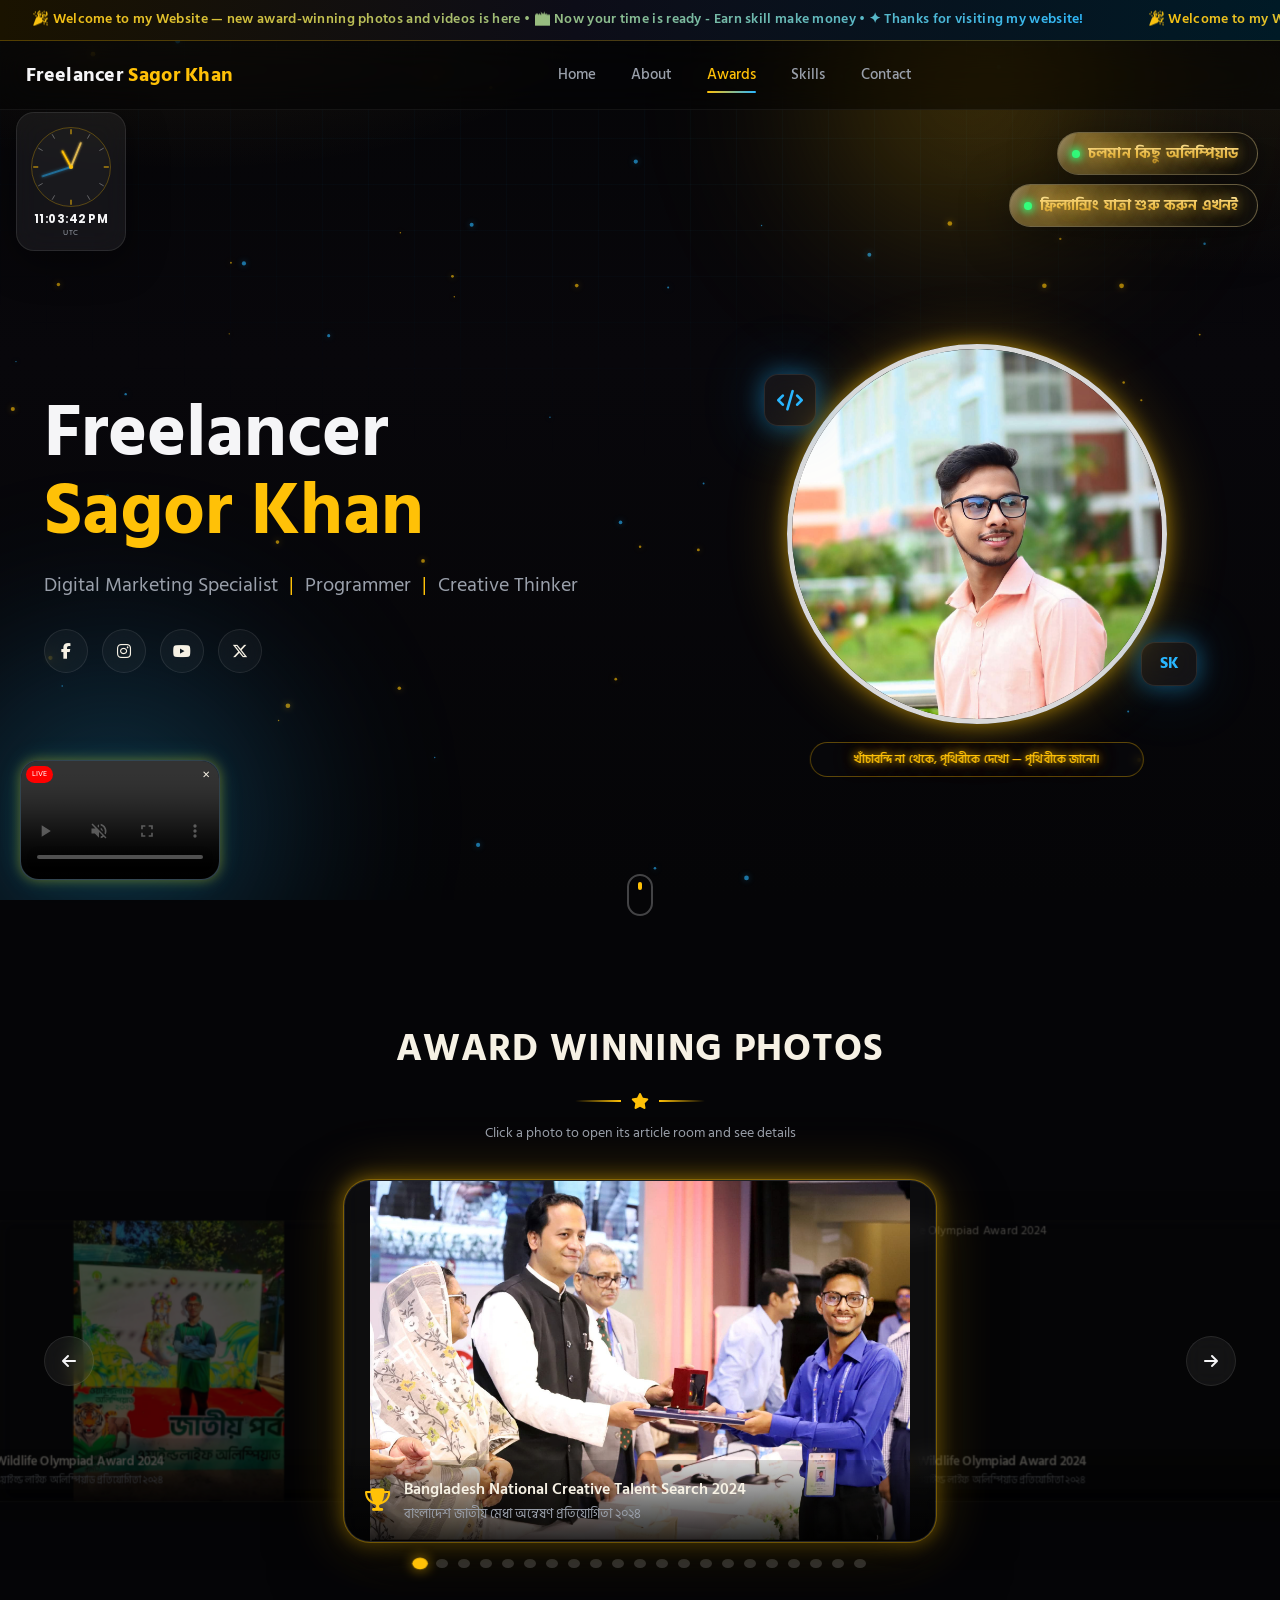
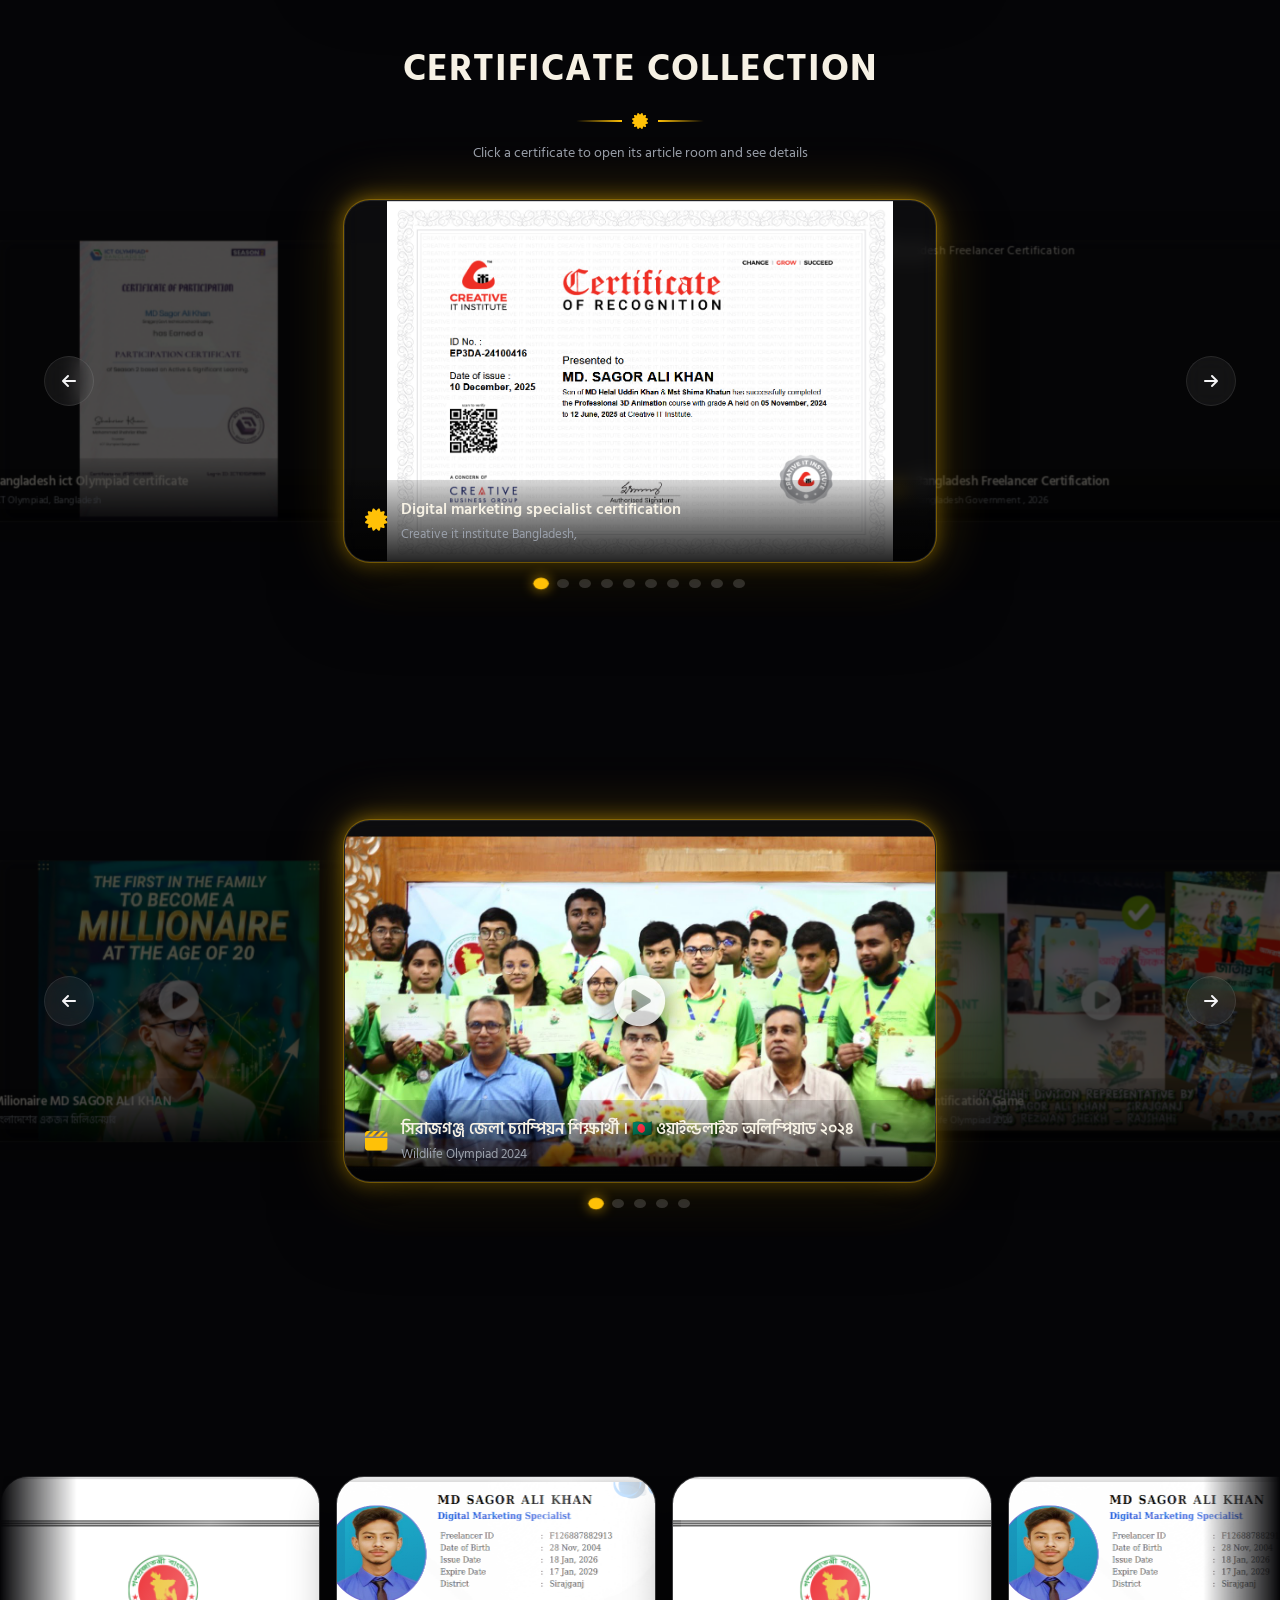
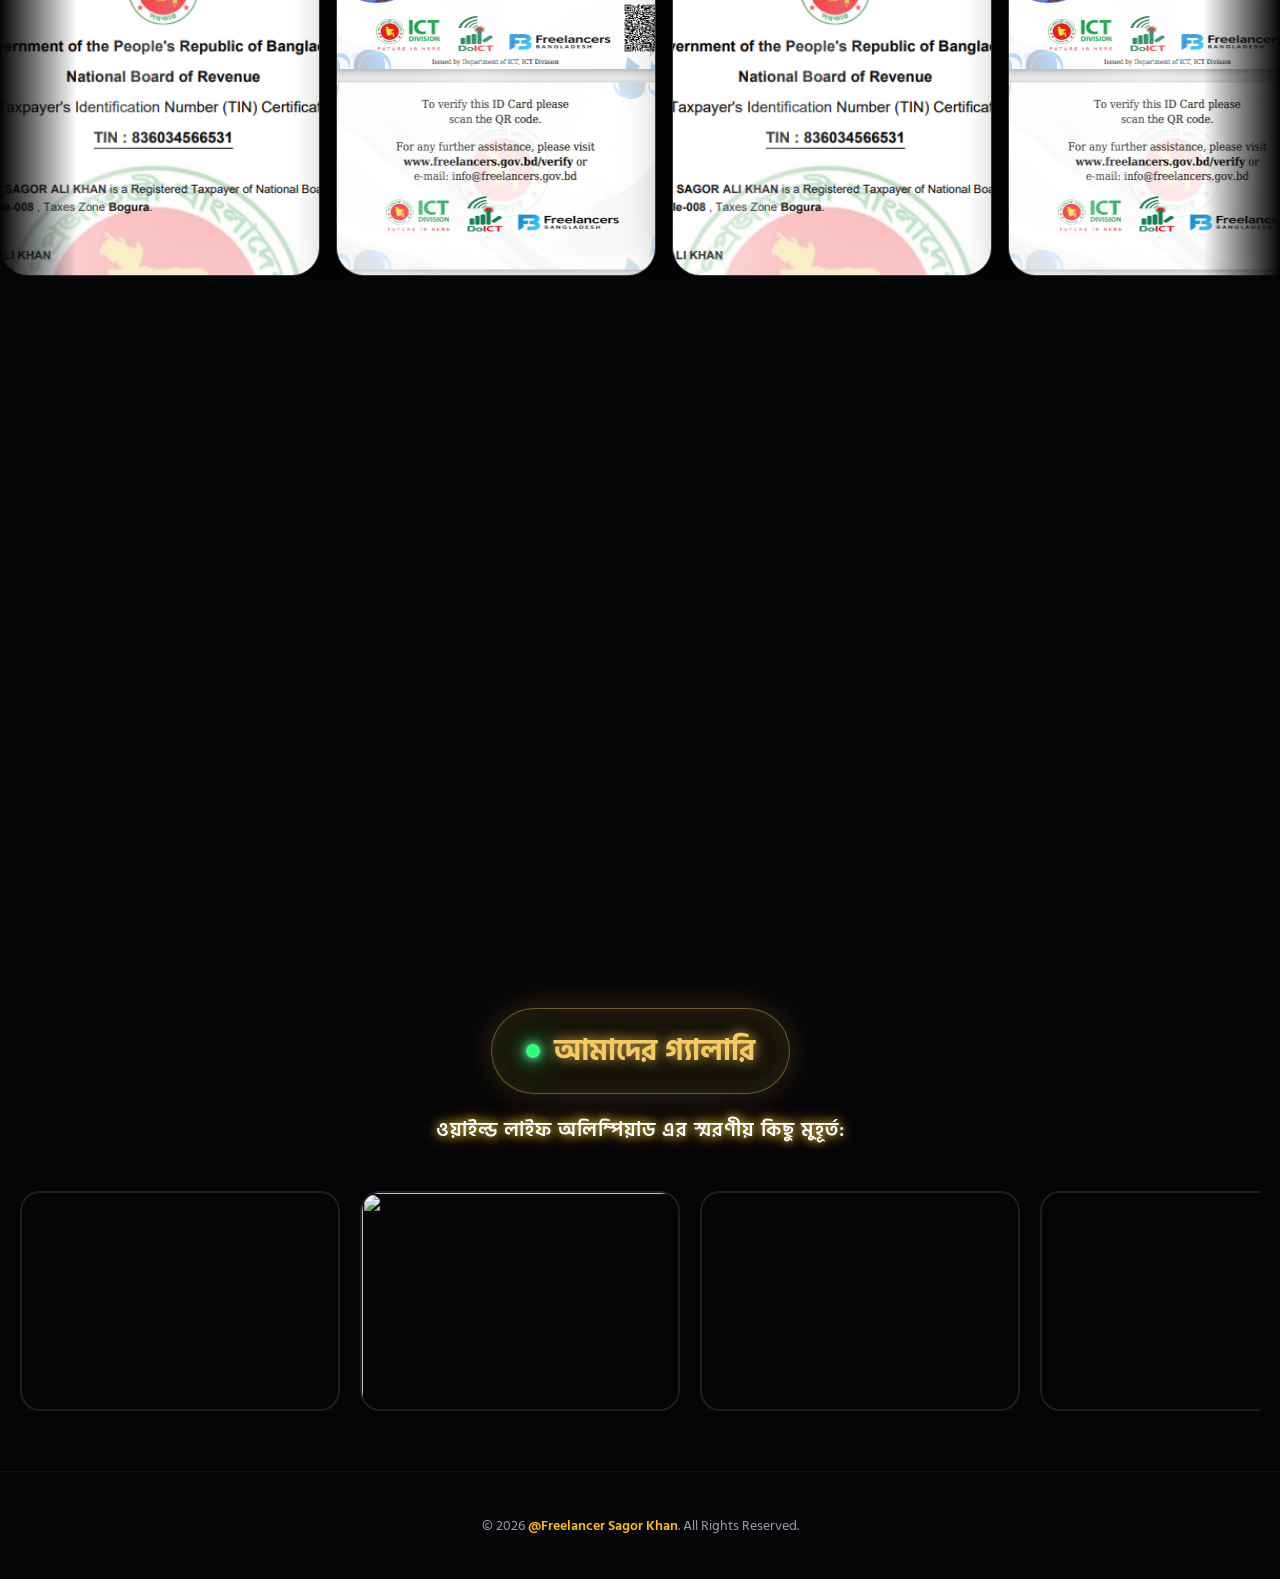
==== index.html @ 353934e0 "New website design" ====
<!DOCTYPE html>
<html lang="en" style="scroll-behavior: smooth;">
<head>
<meta charset="UTF-8">
<meta name="viewport" content="width=device-width, initial-scale=1.0">
<title>Freelancer Sagor Khan | Digital marketing , AI Specialist And Creative Thinker</title>
<meta name="description" content="Portfolio of Freelancer Sagor Khan — Digital Marketing Specialist, AI Specialist, Creative Thinker.">

<!-- Google Fonts -->
<link rel="preconnect" href="https://fonts.googleapis.com">
<link rel="preconnect" href="https://fonts.gstatic.com" crossorigin>
<link href="https://fonts.googleapis.com/css2?family=Poppins:wght@300;400;500;600;700;800;900&family=Hind+Siliguri:wght@400;500;600&display=swap" rel="stylesheet">

<!-- Font Awesome -->
<link rel="stylesheet" href="https://cdnjs.cloudflare.com/ajax/libs/font-awesome/6.5.1/css/all.min.css">

<link rel="stylesheet" href="style.css">
<link rel="stylesheet" href="olympiad-hub.css">
<link rel="stylesheet" href="notice-badge.css">
</head>
<body>

<!-- ===== Sliding notice bar =====
     Edit the notice text in data.js -> noticeText
==================================== -->
<div class="notice-bar" id="noticeBar">
  <div class="notice-track" id="noticeTrack"></div>
</div>

<!-- ===== Background FX layer ===== -->
<div class="bg-fx">
  <canvas id="particle-canvas"></canvas>
  <div class="circuit-lines"></div>
  <div class="glow-orb glow-orb--gold"></div>
  <div class="glow-orb glow-orb--blue"></div>
</div>

<!-- ===== Falling / cursor money layer ===== -->
<canvas id="moneyCanvas" class="money-canvas"></canvas>

<!-- ===== Live local-time clock ===== -->
<div class="clock-widget" id="clockWidget">
  <svg class="clock-face" viewBox="0 0 200 200" xmlns="http://www.w3.org/2000/svg">
    <circle cx="100" cy="100" r="94" class="clock-ring"></circle>
    <line class="clock-tick" x1="100" y1="10" x2="100" y2="22" transform="rotate(0 100 100)"></line>
    <line class="clock-tick" x1="100" y1="10" x2="100" y2="22" transform="rotate(30 100 100)"></line>
    <line class="clock-tick" x1="100" y1="10" x2="100" y2="22" transform="rotate(60 100 100)"></line>
    <line class="clock-tick" x1="100" y1="10" x2="100" y2="22" transform="rotate(90 100 100)"></line>
    <line class="clock-tick" x1="100" y1="10" x2="100" y2="22" transform="rotate(120 100 100)"></line>
    <line class="clock-tick" x1="100" y1="10" x2="100" y2="22" transform="rotate(150 100 100)"></line>
    <line class="clock-tick" x1="100" y1="10" x2="100" y2="22" transform="rotate(180 100 100)"></line>
    <line class="clock-tick" x1="100" y1="10" x2="100" y2="22" transform="rotate(210 100 100)"></line>
    <line class="clock-tick" x1="100" y1="10" x2="100" y2="22" transform="rotate(240 100 100)"></line>
    <line class="clock-tick" x1="100" y1="10" x2="100" y2="22" transform="rotate(270 100 100)"></line>
    <line class="clock-tick" x1="100" y1="10" x2="100" y2="22" transform="rotate(300 100 100)"></line>
    <line class="clock-tick" x1="100" y1="10" x2="100" y2="22" transform="rotate(330 100 100)"></line>
    <line id="clockHour" class="clock-hand clock-hand--hour" x1="100" y1="100" x2="100" y2="58"></line>
    <line id="clockMinute" class="clock-hand clock-hand--minute" x1="100" y1="100" x2="100" y2="38"></line>
    <line id="clockSecond" class="clock-hand clock-hand--second" x1="100" y1="100" x2="100" y2="28"></line>
    <circle cx="100" cy="100" r="5" class="clock-center"></circle>
  </svg>
  <div class="clock-digital">
    <span id="clockDigital">--:--:--</span>
    <span id="clockZone" class="clock-zone">Local Time</span>
  </div>
</div>

<!-- ===== Navbar ===== -->
<header class="navbar" id="navbar">
  <div class="navbar__inner container">
    <a href="#home" class="navbar__logo">Freelancer <span>Sagor Khan</span></a>

    <button class="navbar__toggle" id="navToggle" aria-label="Toggle menu">
      <span></span><span></span><span></span>
    </button>

    <nav class="navbar__nav" id="navMenu">
      <ul>
        <li><a href="#home" class="nav-link active" data-section="home">Home</a></li>
        <li><a href="#about" class="nav-link" data-section="about">About</a></li>
        <li><a href="#awards" class="nav-link" data-section="awards">Awards</a></li>
        <li><a href="#skills" class="nav-link" data-section="skills">Skills</a></li>
        <li><a href="#contact" class="nav-link" data-section="contact">Contact</a></li>
      </ul>
    </nav>
  </div>
</header>

<main>
  <!-- ===== Hero Section ===== -->
  <section class="hero" id="home">
    <div class="container hero__grid">
      <div class="hero__content" data-aos>
        <h1 class="hero__title">
          <span class="line line--white">Freelancer</span>
          <span class="line line--gold">Sagor Khan</span>
        </h1>
        <p class="hero__subtitle">Digital Marketing Specialist <span class="dot">|</span> Programmer <span class="dot">|</span> Creative Thinker</p>

        <div class="hero__socials">
          <a href="https://www.facebook.com/share/1BYD641hnh/" target="_blank" rel="noopener noreferrer" class="social-icon social-icon--fb" aria-label="Facebook"><i class="fa-brands fa-facebook-f"></i></a>
          <a href="https://www.instagram.com/1sagorkhan1?igsh=Z2NiMDlwbm81eGxm" target="_blank" rel="noopener noreferrer" class="social-icon social-icon--ig" aria-label="Instagram"><i class="fa-brands fa-instagram"></i></a>
          <a href="https://youtube.com/@freelancersagorkhan" target="_blank" rel="noopener noreferrer" class="social-icon social-icon--yt" aria-label="YouTube"><i class="fa-brands fa-youtube"></i></a>
          <a href="https://x.com/mdSagoralikhan" target="_blank" rel="noopener noreferrer" class="social-icon social-icon--li" aria-label="X (Twitter)"><i class="fa-brands fa-x-twitter"></i></a>
        </div>
      </div>

      <div class="hero__visual" data-aos>
        <div class="hero__photo-wrap">
          <!-- Replace this image src with your own profile photo any time -->
          <img src="award pic/Sagor1.jpg" alt="Sagor Khan portrait" class="hero__photo" id="profileImage"
               fetchpriority="high" decoding="async"
               onerror="this.src='data:image/svg+xml;utf8,<svg xmlns=%22http://www.w3.org/2000/svg%22 width=%22500%22 height=%22500%22><rect width=%22500%22 height=%22500%22 fill=%22%23111%22/><text x=%2250%25%22 y=%2250%25%22 fill=%22%23FFC107%22 font-size=%2228%22 font-family=%22sans-serif%22 text-anchor=%22middle%22 dy=%22.3em%22>Your Photo Here</text></svg>'">
          <span class="floating-chip chip--code"><i class="fa-solid fa-code"></i></span>
          <span class="floating-chip chip--ai">SK</span>
          <span class="hero__photo-caption">খাঁচাবন্দি না থেকে, পৃথিবীকে দেখো — পৃথিবীকে জানো।</span>
        </div>
      </div>
    </div>
    <div class="scroll-cue"><span></span></div>
  </section>

  <!-- ===== Awards Slider Section ===== -->
  <section class="awards" id="awards">
    <div class="container">
      <div class="section-heading" data-aos>
        <h2>Award Winning Photos</h2>
        <div class="heading-underline"><span></span><i class="fa-solid fa-star"></i><span></span></div>
        <p class="section-hint">Click a photo to open its article room and see details</p>
      </div>

      <div class="slider" id="awardSlider">
        <button class="slider__arrow slider__arrow--prev" id="prevArrow" aria-label="Previous slide">
          <i class="fa-solid fa-arrow-left"></i>
        </button>

        <div class="slider__track" id="sliderTrack">
          <!-- Slides are generated by script.js from the slidesData array in data.js.
               To change photos later, just edit the slidesData array in data.js
               and replace each "img" URL with your own image path — no HTML editing needed. -->
        </div>

        <button class="slider__arrow slider__arrow--next" id="nextArrow" aria-label="Next slide">
          <i class="fa-solid fa-arrow-right"></i>
        </button>
      </div>

      <div class="slider__dots" id="sliderDots"></div>
    </div>

    <div class="container">
      <div class="section-heading section-heading--sub" data-aos>
        <h2>Certificate Collection</h2>
        <div class="heading-underline"><span></span><i class="fa-solid fa-certificate"></i><span></span></div>
        <p class="section-hint">Click a certificate to open its article room and see details</p>
      </div>

      <div class="slider" id="certSlider">
        <button class="slider__arrow slider__arrow--prev" id="certPrevArrow" aria-label="Previous certificate">
          <i class="fa-solid fa-arrow-left"></i>
        </button>

        <div class="slider__track" id="certTrack">
          <!-- Slides are generated by script.js from the certData array in data.js. -->
        </div>

        <button class="slider__arrow slider__arrow--next" id="certNextArrow" aria-label="Next certificate">
          <i class="fa-solid fa-arrow-right"></i>
        </button>
      </div>

      <div class="slider__dots" id="certDots"></div>
    </div>

    <div class="container" id="videos">
      <div class="section-heading section-heading--sub" data-aos>
        <h2>Memorable Videos</h2>
        <div class="heading-underline"><span></span><i class="fa-solid fa-clapperboard"></i><span></span></div>
        <p class="section-hint">Click a video to open it — behind the scenes, moments & more</p>
      </div>

      <div class="slider" id="videoSlider">
        <button class="slider__arrow slider__arrow--prev" id="videoPrevArrow" aria-label="Previous video">
          <i class="fa-solid fa-arrow-left"></i>
        </button>

        <div class="slider__track" id="videoTrack">
          <!-- Slides are generated by script.js from the videosData array in data.js.
               To add/change videos later, just edit videosData in data.js —
               no HTML editing needed. -->
        </div>

        <button class="slider__arrow slider__arrow--next" id="videoNextArrow" aria-label="Next video">
          <i class="fa-solid fa-arrow-right"></i>
        </button>
      </div>

      <div class="slider__dots" id="videoDots"></div>
    </div>
  </section>

  <!-- =========================================================
       Liquid Glass Photo Strip (slow right-to-left auto-slide)
       ---------------------------------------------------------
       TO ADD MORE PHOTOS LATER:
       Right now only 2 photos are set (nbr.jpg, freelanceridcard.jpg),
       each appearing twice (once in "First set", once in "Duplicate
       set") so the loop is seamless. To add a 3rd/4th photo, copy one
       ".liquid-strip__item" block and paste it into BOTH the first
       set and the duplicate set, then change its "src".
       ========================================================= -->
  <section class="liquid-strip-section" id="liquidStrip">
    <div class="container">
      <div class="section-heading section-heading--sub" data-aos>
        <h2>Government Certifications</h2>
        <div class="heading-underline"><span></span><i class="fa-solid fa-images"></i><span></span></div>
      </div>
    </div>

    <div class="liquid-strip-wrap">
      <div class="liquid-strip">
        <!-- The 2 photos below repeat 6 times in a row so the strip is always
             wider than the screen (this is what removes the empty gap on the
             right). To add a 3rd/4th photo later, add it into EVERY repeat
             block below, in the same position, then update the CSS comment
             near "liquidStripSlide" with the new repeat count if you change
             how many blocks there are. -->
        <!-- Repeat 1 -->
        <div class="liquid-strip__item">
          <img src="award pic/nbr.jpg" alt="Gallery photo 1" loading="lazy"> <!-- PHOTO 1 -->
          <span class="liquid-strip__glass"></span>
          <span class="liquid-strip__sheen"></span>
        </div>
        <div class="liquid-strip__item">
          <img src="award pic/freelanceridcard.jpg" alt="Gallery photo 2" loading="lazy"> <!-- PHOTO 2 -->
          <span class="liquid-strip__glass"></span>
          <span class="liquid-strip__sheen"></span>
        </div>
        <!-- Repeat 2 -->
        <div class="liquid-strip__item">
          <img src="award pic/nbr.jpg" alt="Gallery photo 1" loading="lazy">
          <span class="liquid-strip__glass"></span>
          <span class="liquid-strip__sheen"></span>
        </div>
        <div class="liquid-strip__item">
          <img src="award pic/freelanceridcard.jpg" alt="Gallery photo 2" loading="lazy">
          <span class="liquid-strip__glass"></span>
          <span class="liquid-strip__sheen"></span>
        </div>
        <!-- Repeat 3 -->
        <div class="liquid-strip__item">
          <img src="award pic/nbr.jpg" alt="Gallery photo 1" loading="lazy">
          <span class="liquid-strip__glass"></span>
          <span class="liquid-strip__sheen"></span>
        </div>
        <div class="liquid-strip__item">
          <img src="award pic/freelanceridcard.jpg" alt="Gallery photo 2" loading="lazy">
          <span class="liquid-strip__glass"></span>
          <span class="liquid-strip__sheen"></span>
        </div>
        <!-- Repeat 4 -->
        <div class="liquid-strip__item">
          <img src="award pic/nbr.jpg" alt="Gallery photo 1" loading="lazy">
          <span class="liquid-strip__glass"></span>
          <span class="liquid-strip__sheen"></span>
        </div>
        <div class="liquid-strip__item">
          <img src="award pic/freelanceridcard.jpg" alt="Gallery photo 2" loading="lazy">
          <span class="liquid-strip__glass"></span>
          <span class="liquid-strip__sheen"></span>
        </div>
        <!-- Repeat 5 -->
        <div class="liquid-strip__item">
          <img src="award pic/nbr.jpg" alt="Gallery photo 1" loading="lazy">
          <span class="liquid-strip__glass"></span>
          <span class="liquid-strip__sheen"></span>
        </div>
        <div class="liquid-strip__item">
          <img src="award pic/freelanceridcard.jpg" alt="Gallery photo 2" loading="lazy">
          <span class="liquid-strip__glass"></span>
          <span class="liquid-strip__sheen"></span>
        </div>
        <!-- Repeat 6 -->
        <div class="liquid-strip__item">
          <img src="award pic/nbr.jpg" alt="Gallery photo 1" loading="lazy">
          <span class="liquid-strip__glass"></span>
          <span class="liquid-strip__sheen"></span>
        </div>
        <div class="liquid-strip__item">
          <img src="award pic/freelanceridcard.jpg" alt="Gallery photo 2" loading="lazy">
          <span class="liquid-strip__glass"></span>
          <span class="liquid-strip__sheen"></span>
        </div>
      </div>
    </div>
  </section>

  <style>
    /* ---- Liquid Glass Photo Strip: styles ---- */
    .liquid-strip-section{ position:relative; z-index:1; padding-block:20px 60px; }
    .liquid-strip-wrap{
      overflow:hidden;
      -webkit-mask-image:linear-gradient(to right, transparent, black 6%, black 94%, transparent);
              mask-image:linear-gradient(to right, transparent, black 6%, black 94%, transparent);
    }
    .liquid-strip{
      display:flex;
      width:max-content;
      gap:16px;
      animation:liquidStripSlide 24s linear infinite;
    }
    .liquid-strip-wrap:hover .liquid-strip{ animation-play-state:paused; }
    @keyframes liquidStripSlide{
      from{ transform:translateX(0); }
      to{ transform:translateX(-16.6667%); } /* moves by exactly 1 of the 6 repeats */
    }
    .liquid-strip__item{
      position:relative;
      flex:0 0 auto;
      width:min(320px, 26vw);
      aspect-ratio:4/5;
      border-radius:28px;
      overflow:hidden;
      border:1px solid rgba(255,255,255,.22);
      box-shadow:
        0 20px 45px rgba(0,0,0,.45),
        inset 0 1px 0 rgba(255,255,255,.35),
        inset 0 -1px 0 rgba(255,255,255,.08);
      isolation:isolate;
    }
    .liquid-strip__item img{
      width:100%; height:100%;
      object-fit:cover;
      transition:transform .6s ease;
    }
    .liquid-strip__item:hover img{ transform:scale(1.06); }
    .liquid-strip__glass{
      position:absolute;
      inset:0;
      pointer-events:none;
      background:linear-gradient(
        180deg,
        rgba(255,255,255,.10) 0%,
        rgba(255,255,255,0) 22%,
        rgba(255,255,255,0) 60%,
        rgba(255,255,255,.04) 82%,
        rgba(255,255,255,.14) 100%
      );
      mix-blend-mode:overlay;
      z-index:1;
    }
    .liquid-strip__glass::before{
      content:"";
      position:absolute;
      top:8px; left:8px; right:8px;
      height:30%;
      border-radius:22px;
      background:linear-gradient(160deg, rgba(255,255,255,.22), rgba(255,255,255,0) 65%);
    }
    .liquid-strip__sheen{
      position:absolute;
      inset:-40% -60%;
      pointer-events:none;
      z-index:2;
      background:linear-gradient(
        115deg,
        transparent 40%,
        rgba(255,255,255,.28) 48%,
        rgba(255,255,255,.08) 52%,
        transparent 60%
      );
      animation:liquidStripSheen 7s ease-in-out infinite;
    }
    @keyframes liquidStripSheen{
      0%{ transform:translateX(-30%); }
      50%{ transform:translateX(30%); }
      100%{ transform:translateX(-30%); }
    }
    @media (prefers-reduced-motion: reduce){
      .liquid-strip{ animation:none; }
      .liquid-strip__sheen{ animation:none; }
    }
    @media (max-width: 1024px){
      .liquid-strip__item{ width:min(260px, 46vw); }
    }
    @media (max-width: 560px){
      .liquid-strip__item{ width:min(210px, 62vw); }
    }
  </style>

  <!-- ===== Info Cards Section ===== -->
  <section class="cards-section" id="cards">
    <div class="container cards-grid">

      <article class="info-card info-card--gold" id="about" data-aos>
        <div class="info-card__icon info-card__icon--photo">
          <!-- Replace this src with your own photo any time -->
          <img src="award pic/favicon.png" alt="Sagor Khan" id="aboutCardPhoto"
               loading="lazy" decoding="async"
               onerror="this.src='data:image/svg+xml;utf8,<svg xmlns=%22http://www.w3.org/2000/svg%22 width=%22120%22 height=%22120%22><rect width=%22120%22 height=%22120%22 fill=%22%23111%22/><text x=%2250%25%22 y=%2250%25%22 fill=%22%23FFC107%22 font-size=%2212%22 font-family=%22sans-serif%22 text-anchor=%22middle%22 dy=%22.3em%22>Your Photo</text></svg>'">
        </div>
        <h3>About Me</h3>
        <p lang="bn">আমি একজন পেশাদার ডিজিটাল মার্কেটিং স্পেশালিস্ট , এ আই স্পেশালিস্ট এবং  সৃজনশীল চিন্তাবিদ। বিভিন্ন জাতীয় ও আন্তর্জাতিক প্রতিযোগিতায় অংশ নিয়ে এবং ফ্রিল্যান্সিং ক্যাটাগরিতে জাতীয় পর্যায়ে বেশ কিছু পুরস্কার অর্জন করেছি |</p>
        <button class="btn btn--gold" data-room="about">Read More</button>
      </article>

      <article class="info-card info-card--purple" id="skills" data-aos>
        <div class="info-card__icon"><i class="fa-solid fa-camera"></i></div>
        <h3>My Skills</h3>
        <ul class="skill-list">
          <li><i class="fa-solid fa-check"></i> Digital Marketing</li>
          <li><i class="fa-solid fa-check"></i> AI & Machine Learning</li>
          <li><i class="fa-solid fa-check"></i> Graphic Design</li>
          <li><i class="fa-solid fa-check"></i> Video Editing</li>
          <li><i class="fa-solid fa-check"></i> Content Creation</li>
        </ul>
        <button class="btn btn--purple" data-room="skills">View Skills</button>
      </article>

      <article class="info-card info-card--green" data-aos>
        <div class="info-card__icon"><i class="fa-solid fa-trophy"></i></div>
        <h3>My Awards</h3>
        <p lang="bn">দেশি-বিদেশি বিভিন্ন প্রতিযোগিতায় অংশ নিয়ে অনেক পুরস্কার পেয়েছি। এখানে আমার কিছু নির্বাচিত পুরস্কারপ্রাপ্ত ছবি প্রদর্শন করা হয়েছে।</p>
        <a href="#awards" class="btn btn--green">View Awards</a>
      </article>

      <article class="info-card info-card--blue" id="contact" data-aos>
        <div class="info-card__icon"><i class="fa-solid fa-envelope"></i></div>
        <h3>Contact Me</h3>
        <ul class="contact-list">
          <li><i class="fa-solid fa-envelope"></i> sagorkhan1387@gmail.com</li>
          <li><i class="fa-solid fa-phone"></i> +880 1315910146</li>
          <li><i class="fa-solid fa-location-dot"></i> Sirajganj, Bangladesh</li>
        </ul>
        <a href="mailto:sagorkhan1387@gmail.com" class="btn btn--blue">Message Me</a>
      </article>

    </div>
  </section>
</main>


<!-- ===== Scroll to top ===== -->
<button class="scroll-top" id="scrollTop" aria-label="Scroll to top">
  <i class="fa-solid fa-arrow-up"></i>
</button>

<script src="data.js"></script>
<script src="clock.js"></script>
<script src="script.js"></script>
<section class="gallery-section">

    <div class="gallery-title-wrap">

        <div class="gallery-badge">

            <span class="gallery-dot"></span>

            <span>আমাদের গ্যালারি</span>

        </div>

    </div>

    <h3 class="gallery-subtitle">

        ওয়াইল্ড লাইফ অলিম্পিয়াড এর স্মরণীয় কিছু মুহূর্ত:

    </h3>

    <div class="gallery-slider">
        <div class="gallery-track">
            
            <!-- পুনরায় একই ছবি -->
            <img src="award pic/wildlife all photos/1.JPG" alt="" loading="lazy" decoding="async">
            <img src="award pic/wildlife all photos/2.JPG" alt="" loading="lazy" decoding="async">
            <img src="award pic/wildlife all photos/3.JPG" alt="" loading="lazy" decoding="async">
            <img src="award pic/wildlife all photos/4.JPG" alt="" loading="lazy" decoding="async">
            <img src="award pic/wildlife all photos/5.JPG" alt="" loading="lazy" decoding="async">
            <img src="award pic/wildlife all photos/6.JPG" alt="" loading="lazy" decoding="async">
            <img src="award pic/wildlife all photos/7.JPG" alt="" loading="lazy" decoding="async">
            <img src="award pic/wildlife all photos/8.JPG" alt="" loading="lazy" decoding="async">
            <img src="award pic/wildlife all photos/9.JPG" alt="" loading="lazy" decoding="async">
            <img src="award pic/wildlife all photos/10.JPG" alt="" loading="lazy" decoding="async">
            <img src="award pic/wildlife all photos/11.JPG" alt="" loading="lazy" decoding="async">
            <img src="award pic/wildlife all photos/12.JPG" alt="" loading="lazy" decoding="async">
            <img src="award pic/wildlife all photos/13.JPG" alt="" loading="lazy" decoding="async">
            <img src="award pic/wildlife all photos/14.JPG" alt="" loading="lazy" decoding="async">
            <img src="award pic/wildlife all photos/15.JPG" alt="" loading="lazy" decoding="async">
            <img src="award pic/wildlife all photos/16.JPG" alt="" loading="lazy" decoding="async">
            <img src="award pic/wildlife all photos/17.JPG" alt="" loading="lazy" decoding="async">
            <img src="award pic/wildlife all photos/18.JPG" alt="" loading="lazy" decoding="async">
            <img src="award pic/wildlife all photos/19.JPG" alt="" loading="lazy" decoding="async">
            <img src="award pic/wildlife all photos/20.JPG" alt="" loading="lazy" decoding="async">
            <img src="award pic/wildlife all photos/21.JPG" alt="" loading="lazy" decoding="async">
            <img src="award pic/wildlife all photos/22.JPG" alt="" loading="lazy" decoding="async">
            <img src="award pic/wildlife all photos/23.JPG" alt="" loading="lazy" decoding="async">
            <img src="award pic/wildlife all photos/24.JPG" alt="" loading="lazy" decoding="async">
            <img src="award pic/wildlife all photos/25.JPG" alt="" loading="lazy" decoding="async">
            <img src="award pic/wildlife all photos/26.JPG" alt="" loading="lazy" decoding="async">
            <img src="award pic/wildlife all photos/27.JPG" alt="" loading="lazy" decoding="async">
            <img src="award pic/wildlife all photos/28.JPG" alt="" loading="lazy" decoding="async">
            <img src="award pic/wildlife all photos/29.JPG" alt="" loading="lazy" decoding="async">
            <img src="award pic/wildlife all photos/30.JPG" alt="" loading="lazy" decoding="async">
            <img src="award pic/wildlife all photos/31.JPG" alt="" loading="lazy" decoding="async">
            <img src="award pic/wildlife all photos/32.JPG" alt="" loading="lazy" decoding="async">
            <img src="award pic/wildlife all photos/33.JPG" alt="" loading="lazy" decoding="async"> 
            <img src="award pic/wildlife all photos/34.JPG" alt="" loading="lazy" decoding="async">
            <img src="award pic/wildlife all photos/35.JPG" alt="" loading="lazy" decoding="async">
            <img src="award pic/wildlife all photos/36.JPG" alt="" loading="lazy" decoding="async">
            <img src="award pic/wildlife all photos/37.JPG" alt="" loading="lazy" decoding="async">
            <img src="award pic/wildlife all photos/38.JPG" alt="" loading="lazy" decoding="async">
            <img src="award pic/wildlife all photos/39.JPG" alt="" loading="lazy" decoding="async">
            <img src="award pic/wildlife all photos/40.JPG" alt="" loading="lazy" decoding="async">
            <img src="award pic/wildlife all photos/41.JPG" alt="" loading="lazy" decoding="async">
            <img src="award pic/wildlife all photos/42.JPG" alt="" loading="lazy" decoding="async">
            <img src="award pic/wildlife all photos/43.JPG" alt="" loading="lazy" decoding="async">
            <img src="award pic/wildlife all photos/44.JPG" alt="" loading="lazy" decoding="async">
            <img src="award pic/wildlife all photos/45.JPG" alt="" loading="lazy" decoding="async">
            <img src="award pic/wildlife all photos/46.JPG" alt="" loading="lazy" decoding="async"> 
            <img src="award pic/wildlife all photos/47.JPG" alt="" loading="lazy" decoding="async">
            <img src="award pic/wildlife all photos/48.JPG" alt="" loading="lazy" decoding="async">
            <img src="award pic/wildlife all photos/49.JPG" alt="" loading="lazy" decoding="async">
            <img src="award pic/wildlife all photos/50.JPG" alt="" loading="lazy" decoding="async">
            <img src="award pic/wildlife all photos/51.JPG" alt="" loading="lazy" decoding="async">
            <img src="award pic/wildlife all photos/52.JPG" alt="" loading="lazy" decoding="async">
            <img src="award pic/wildlife all photos/53.JPG" alt="" loading="lazy" decoding="async">
            <img src="award pic/wildlife all photos/54.JPG" alt="" loading="lazy" decoding="async">
            <img src="award pic/wildlife all photos/55.JPG" alt="" loading="lazy" decoding="async">
            <img src="award pic/wildlife all photos/56.JPG" alt="" loading="lazy" decoding="async">
            <img src="award pic/wildlife all photos/57.JPG" alt="" loading="lazy" decoding="async">
            <img src="award pic/wildlife all photos/58.JPG" alt="" loading="lazy" decoding="async">
            <img src="award pic/wildlife all photos/59.JPG" alt="" loading="lazy" decoding="async">
            <img src="award pic/wildlife all photos/60.JPG" alt="" loading="lazy" decoding="async">
            <img src="award pic/wildlife all photos/61.JPG" alt="" loading="lazy" decoding="async">
            <img src="award pic/wildlife all photos/62.JPG" alt="" loading="lazy" decoding="async">
            <img src="award pic/wildlife all photos/63.JPG" alt="" loading="lazy" decoding="async">
            <img src="award pic/wildlife all photos/64.JPG" alt="" loading="lazy" decoding="async">
            <img src="award pic/wildlife all photos/65.JPG" alt="" loading="lazy" decoding="async">
            <img src="award pic/wildlife all photos/66.JPG" alt="" loading="lazy" decoding="async">
            <img src="award pic/wildlife all photos/67.JPG" alt="" loading="lazy" decoding="async">
            <img src="award pic/wildlife all photos/68.JPG" alt="" loading="lazy" decoding="async">
            <img src="award pic/wildlife all photos/69.JPG" alt="" loading="lazy" decoding="async">






        </div>
    </div>
</section><!-- ===== Footer ===== -->
<footer class="footer">
  <p>&copy; 2026 <span>@Freelancer Sagor Khan</span>. All Rights Reserved.</p>
</footer>
<div class="luxury-video-player">
    <div class="video-glow"></div>

    <video id="showcaseVideo" autoplay muted loop playsinline controls preload="metadata">
        <source src="videos/tech award.mp4" type="video/mp4">
    </video>

    <div class="video-badge">LIVE</div>

    <button class="video-close" onclick="closeFloatingVideo()">✕</button>
</div>

<script>
function closeFloatingVideo() {
    document.querySelector('.luxury-video-player').style.display = 'none';
}
</script>
<script src="olympiad-data.js"></script>
<script src="notice-badge.js"></script>
<script src="olympiad-hub.js"></script>
</body>
</html>
---- style.css ----
/* =========================================================
   Freelancer Sagor Khan — Portfolio Stylesheet
   ========================================================= */

:root{
  /* Colors */
  --bg: #050505;
  --bg-soft: #0a0a0d;
  --gold: #FFC107;
  --gold-soft: #ffd35c;
  --blue-neon: #29b6ff;
  --blue-neon-2: #2979ff;
  --purple: #b84dff;
  --green: #22c55e;
  --white: #f5f5f7;
  --muted: #9aa0ab;
  --glass-bg: rgba(255,255,255,0.035);
  --glass-bg-strong: rgba(255,255,255,0.06);
  --glass-border: rgba(255,255,255,0.09);

  /* Type */
  --font-display: 'Poppins', sans-serif;
  --font-bangla: 'Hind Siliguri', 'Poppins', sans-serif;

  /* Layout */
  --container-w: 1240px;
  --radius-lg: 24px;
  --radius-md: 16px;
  --radius-sm: 10px;

  /* Shadows / glows */
  --gold-glow: 0 0 20px rgba(255,193,7,.55), 0 0 60px rgba(255,193,7,.25);
  --blue-glow: 0 0 25px rgba(41,182,255,.45), 0 0 70px rgba(41,182,255,.2);
}

*,*::before,*::after{ box-sizing:border-box; }
html{ scroll-behavior:smooth; }

body{
  margin:0;
  background:var(--bg);
  color:var(--white);
  font-family:var(--font-display);
  line-height:1.6;
  overflow-x:hidden;
  -webkit-font-smoothing:antialiased;
}

a{ text-decoration:none; color:inherit; }
ul{ list-style:none; margin:0; padding:0; }
button{ font-family:inherit; cursor:pointer; border:none; background:none; color:inherit; }
img{ max-width:100%; display:block; }

.container{
  width:100%;
  max-width:var(--container-w);
  margin-inline:auto;
  padding-inline:24px;
}

/* Reduced motion */
@media (prefers-reduced-motion: reduce){
  *{ animation-duration:.001ms !important; animation-iteration-count:1 !important; transition-duration:.001ms !important; scroll-behavior:auto !important; }
}

/* =========================================================
   Background FX
   ========================================================= */
.bg-fx{
  position:fixed;
  inset:0;
  z-index:0;
  overflow:hidden;
  pointer-events:none;
}

#particle-canvas{
  position:absolute;
  inset:0;
  width:100%;
  height:100%;
}

.circuit-lines{
  position:absolute;
  inset:0;
  background-image:
    linear-gradient(rgba(41,182,255,.05) 1px, transparent 1px),
    linear-gradient(90deg, rgba(41,182,255,.05) 1px, transparent 1px);
  background-size:46px 46px;
  mask-image:radial-gradient(ellipse 80% 60% at 50% 0%, #000 40%, transparent 90%);
  opacity:.6;
}

.glow-orb{
  position:absolute;
  border-radius:50%;
  filter:blur(90px);
  opacity:.35;
}
.glow-orb--gold{
  width:420px; height:420px;
  top:-120px; right:8%;
  background:radial-gradient(circle, var(--gold) 0%, transparent 70%);
}
.glow-orb--blue{
  width:480px; height:480px;
  bottom:-160px; left:-10%;
  background:radial-gradient(circle, var(--blue-neon) 0%, transparent 70%);
}

/* =========================================================
   Sliding notice bar
   ========================================================= */
.notice-bar{
  position:relative;
  z-index:110;
  width:100%;
  overflow:hidden;
  padding-block:9px;
  background:linear-gradient(90deg, #1a1300, #0d0d18 45%, #001a26);
  border-bottom:1px solid rgba(255,193,7,.25);
}
.notice-track{
  display:flex;
  width:max-content;
  white-space:nowrap;
  animation:marquee 22s linear infinite;
  will-change:transform;
}
.notice-track span{
  display:inline-block;
  padding-inline:2rem;
  font-size:.85rem;
  font-weight:600;
  letter-spacing:.3px;
  background:linear-gradient(90deg, var(--gold), var(--blue-neon), var(--gold-soft), var(--blue-neon-2));
  background-size:300% 100%;
  -webkit-background-clip:text;
  background-clip:text;
  color:transparent;
  animation:hueSlide 6s linear infinite;
}
@keyframes marquee{
  from{ transform:translateX(0); }
  to{ transform:translateX(-50%); }
}
@keyframes hueSlide{
  from{ background-position:0% 0%; }
  to{ background-position:300% 0%; }
}
@media (prefers-reduced-motion: reduce){
  .notice-track{ animation:none; }
  .notice-track span{ animation:none; }
}

/* =========================================================
   Falling / cursor money canvas
   ========================================================= */
.money-canvas{
  position:fixed;
  inset:0;
  width:100%;
  height:100%;
  z-index:40;
  pointer-events:none;
}

/* =========================================================
   Live local-time clock widget
   ========================================================= */
.clock-widget{
  /* Pinned as a small badge just under the notice bar + navbar (top-left
     corner) instead of floating over the middle of the page, so it never
     sits on top of the hero title or any other section while scrolling.
     If your navbar ends up a different height than the default, nudge
     this "top" value slightly — everything else auto-scales with it. */
  position:fixed;
  left:16px;
  top:112px;
  transform:none;
  z-index:90;
  display:flex;
  flex-direction:column;
  align-items:center;
  gap:6px;
  padding:12px;
  border-radius:18px;
  background:var(--glass-bg-strong);
  border:1px solid var(--glass-border);
  backdrop-filter:blur(14px) saturate(140%);
  box-shadow:0 10px 40px rgba(0,0,0,.45);
  animation:clockGlowPulse 4s ease-in-out infinite;
}
@keyframes clockGlowPulse{
  0%,100%{ box-shadow:0 10px 40px rgba(0,0,0,.45), 0 0 16px rgba(255,193,7,.12); }
  50%{ box-shadow:0 10px 40px rgba(0,0,0,.45), 0 0 30px rgba(255,193,7,.32); }
}
.clock-face{
  /* ~25% smaller than the original 112px */
  width:84px;
  height:84px;
  display:block;
}
.clock-ring{
  fill:rgba(255,255,255,.02);
  stroke:rgba(255,193,7,.35);
  stroke-width:2;
  animation:ringBreathe 4s ease-in-out infinite;
}
@keyframes ringBreathe{
  0%,100%{ stroke:rgba(255,193,7,.35); }
  50%{ stroke:rgba(255,193,7,.7); }
}
.clock-tick{
  stroke:rgba(255,255,255,.35);
  stroke-width:2;
}
/* Every 3rd tick (12, 3, 6, 9 o'clock marks) drawn bolder & brighter
   so the face reads clearly at a glance. */
.clock-tick:nth-of-type(3n+1){
  stroke:rgba(255,193,7,.75);
  stroke-width:3;
}
.clock-hand{
  stroke-linecap:round;
  transition:transform .25s cubic-bezier(.4,2,.5,1);
  /* FIX: clock.js rotates each hand via the SVG attribute
     rotate(deg 100 100), which is already self-contained (the
     100,100 pivot is baked into that function). CSS transform-origin
     is applied ON TOP of that as an extra wrapping translate, so any
     non-zero value here double-offsets the pivot and sends the hands
     swinging around the wrong point — that's why they looked broken.
     Setting the origin to 0,0 makes that extra wrapping a no-op and
     lets the attribute's own 100,100 pivot work correctly. */
  transform-box:view-box;
  transform-origin:0 0;
}
.clock-hand--hour{
  stroke:var(--gold);
  stroke-width:5;
  filter:drop-shadow(0 0 3px var(--gold));
}
.clock-hand--minute{
  stroke:var(--gold-soft);
  stroke-width:3.5;
  filter:drop-shadow(0 0 3px var(--gold-soft));
}
.clock-hand--second{
  stroke:var(--blue-neon);
  stroke-width:2;
  filter:drop-shadow(0 0 4px var(--blue-neon));
}
.clock-center{
  fill:var(--gold);
  animation:clockCenterPulse 2s ease-in-out infinite;
}
@keyframes clockCenterPulse{
  0%,100%{ r:5; filter:drop-shadow(0 0 3px var(--gold)); }
  50%{ r:6; filter:drop-shadow(0 0 8px var(--gold)); }
}
@media (prefers-reduced-motion: reduce){
  .clock-widget{ animation:none; }
  .clock-ring{ animation:none; }
  .clock-center{ animation:none; }
}

.clock-digital{
  display:flex;
  flex-direction:column;
  align-items:center;
  gap:0;
  margin-top:-2px;
}
.clock-digital span:first-child{
  font-family:var(--font-display);
  font-weight:700;
  font-size:.71rem;
  letter-spacing:.5px;
  color:var(--white);
  line-height:1.2;
}
.clock-zone{
  font-size:.5rem;
  color:var(--muted);
  text-transform:uppercase;
  letter-spacing:.6px;
  line-height:1.3;
  margin-top:1px;
}

@media (max-width: 900px){
  .clock-widget{ left:12px; top:104px; padding:9px; gap:5px; }
  .clock-face{ width:63px; height:63px; }
  .clock-digital span:first-child{ font-size:.6rem; }
}
@media (max-width: 560px){
  .clock-widget{
    left:10px;
    top:92px;
    padding:7px;
    gap:4px;
  }
  .clock-face{ width:50px; height:50px; }
  .clock-digital span:first-child{ font-size:.53rem; }
  .clock-zone{ font-size:.44rem; }
}

/* =========================================================
   Navbar
   ========================================================= */
.navbar{
  position:sticky;
  top:0;
  z-index:100;
  width:100%;
  backdrop-filter:blur(16px) saturate(140%);
  -webkit-backdrop-filter:blur(16px) saturate(140%);
  background:rgba(5,5,5,.55);
  border-bottom:1px solid rgba(255,255,255,.06);
  transition:background .35s ease, box-shadow .35s ease, padding .35s ease;
}
.navbar.scrolled{
  background:rgba(5,5,5,.85);
  box-shadow:0 8px 30px rgba(0,0,0,.45);
}

.navbar__inner{
  display:grid;
  grid-template-columns:auto 1fr auto;
  align-items:center;
  gap:16px;
  padding-block:18px;
}

.navbar__logo{
  font-weight:700;
  font-size:1.25rem;
  letter-spacing:.3px;
  color:var(--white);
  white-space:nowrap;
  margin-left:-18px;
}
.navbar__logo span{ color:var(--gold); }

.navbar__nav{
  justify-self:center;
}

.navbar__nav ul{
  display:flex;
  gap:2.2rem;
}

.nav-link{
  position:relative;
  font-size:.95rem;
  font-weight:500;
  color:var(--muted);
  padding-bottom:6px;
  transition:color .25s ease;
}
.nav-link::after{
  content:"";
  position:absolute;
  left:0; bottom:0;
  width:0%;
  height:2px;
  background:linear-gradient(90deg, var(--gold), var(--blue-neon));
  transition:width .3s ease;
  border-radius:2px;
}
.nav-link:hover{ color:var(--white); }
.nav-link:hover::after{ width:100%; }
.nav-link.active{ color:var(--gold); }
.nav-link.active::after{ width:100%; }

.navbar__toggle{
  display:none;
  flex-direction:column;
  gap:5px;
  z-index:110;
}
.navbar__toggle span{
  width:24px; height:2px;
  background:var(--white);
  border-radius:2px;
  transition:transform .3s ease, opacity .3s ease;
}

/* =========================================================
   Hero
   ========================================================= */
.hero{
  position:relative;
  z-index:1;
  min-height:92vh;
  display:flex;
  align-items:center;
  padding-block:60px 40px;
}

.hero__grid{
  display:grid;
  grid-template-columns:1.1fr .9fr;
  align-items:center;
  gap:40px;
}

.hero__title{
  margin:0 0 18px;
  font-size:clamp(2.6rem, 6vw, 4.6rem);
  font-weight:800;
  line-height:1.05;
}
.hero__title .line{ display:block; }
.line--white{ color:var(--white); }
.line--gold{
  display:inline-block;
  color:var(--gold);
  animation:titleColorCycle 14s ease-in-out infinite;
  transition:transform .35s ease;
  will-change:color, text-shadow;
}
.line--gold:hover{ transform:scale(1.05); }

/* Slow, smooth loop through gold -> pink -> emerald -> sky blue -> orange -> gold.
   Each color holds briefly then eases into the next, with a matching soft glow. */
@keyframes titleColorCycle{
  0%,4%{
    color:#FFD700;
    text-shadow:0 0 30px rgba(255,215,0,.5), 0 0 2px rgba(255,215,0,.4);
  }
  20%,24%{
    color:#FF4FA3;
    text-shadow:0 0 30px rgba(255,79,163,.5), 0 0 2px rgba(255,79,163,.4);
  }
  40%,44%{
    color:#00C853;
    text-shadow:0 0 30px rgba(0,200,83,.5), 0 0 2px rgba(0,200,83,.4);
  }
  60%,64%{
    color:#29B6F6;
    text-shadow:0 0 30px rgba(41,182,246,.5), 0 0 2px rgba(41,182,246,.4);
  }
  80%,84%{
    color:#FF9800;
    text-shadow:0 0 30px rgba(255,152,0,.5), 0 0 2px rgba(255,152,0,.4);
  }
  100%{
    color:#FFD700;
    text-shadow:0 0 30px rgba(255,215,0,.5), 0 0 2px rgba(255,215,0,.4);
  }
}
@media (prefers-reduced-motion: reduce){
  .line--gold{ animation:none; color:var(--gold); text-shadow:0 0 30px rgba(255,193,7,.45); }
}

.hero__subtitle{
  font-size:clamp(1rem, 2vw, 1.25rem);
  color:var(--muted);
  font-weight:400;
  margin-bottom:28px;
}
.hero__subtitle .dot{ color:var(--gold); margin-inline:6px; }

.hero__socials{
  display:flex;
  gap:14px;
}
.social-icon{
  width:44px; height:44px;
  display:flex; align-items:center; justify-content:center;
  border-radius:50%;
  background:var(--glass-bg);
  border:1px solid var(--glass-border);
  backdrop-filter:blur(10px);
  font-size:1rem;
  transition:transform .3s ease, box-shadow .3s ease, background .3s ease, color .3s ease;
}
.social-icon:hover{
  transform:translateY(-4px);
  color:var(--bg);
}
.social-icon--fb:hover{ background:#1877f2; box-shadow:0 0 20px rgba(24,119,242,.6); }
.social-icon--ig:hover{ background:radial-gradient(circle at 30% 30%, #fdf497, #fd5949 45%, #d6249f 75%, #285AEB); box-shadow:0 0 20px rgba(214,36,159,.5); }
.social-icon--yt:hover{ background:#ff0000; box-shadow:0 0 20px rgba(255,0,0,.6); }
.social-icon--li:hover{ background:#0a66c2; box-shadow:0 0 20px rgba(10,102,194,.6); }

.hero__visual{
  display:flex;
  justify-content:center;
  align-items:center;
}
.hero__photo-wrap{
  position:relative;
  width:min(380px, 70vw);
  aspect-ratio:1/1;
}
.hero__photo{
  width:100%;
  height:100%;
  object-fit:cover;
  border-radius:50%;
  border:5px solid rgba(255,255,255,.85);
  box-shadow:var(--gold-glow);
  animation:floatY 5s ease-in-out infinite;
}
@keyframes floatY{
  0%,100%{ transform:translateY(0); }
  50%{ transform:translateY(-14px); }
}

.floating-chip{
  position:absolute;
  display:flex; align-items:center; justify-content:center;
  background:var(--glass-bg-strong);
  border:1px solid var(--glass-border);
  backdrop-filter:blur(10px);
  border-radius:14px;
  font-weight:700;
  color:var(--blue-neon);
  box-shadow:var(--blue-glow);
}
.chip--code{
  width:52px; height:52px; font-size:1.3rem;
  top:8%; left:-6%;
  animation:floatY 4s ease-in-out infinite;
}
.chip--ai{
  width:56px; height:44px; font-size:1rem;
  bottom:10%; right:-8%;
  animation:floatY 4.5s ease-in-out infinite reverse;
}

.hero__photo-caption{
  position:absolute;
  left:50%;
  top:100%;
  transform:translateX(-50%);
  margin-top:18px;
  width:88%;
  text-align:center;
  padding:8px 14px;
  border-radius:999px;
  background:rgba(10,10,14,.55);
  backdrop-filter:blur(4px);
  border:1px solid rgba(255,193,7,.35);
  color:var(--gold, #FFC107);
  font-size:.78rem;
  font-weight:600;
  line-height:1.4;
  letter-spacing:.01em;
  text-shadow:0 0 8px rgba(255,193,7,.85), 0 0 20px rgba(255,193,7,.5);
  pointer-events:none;
  white-space:nowrap;
  animation:captionColorCycle 4.5s ease-in-out infinite;
}
@keyframes captionColorCycle{
  0%, 100%{
    color:#32ff7e;
    border-color:rgba(50,255,126,.45);
    text-shadow:0 0 8px rgba(50,255,126,.85), 0 0 20px rgba(50,255,126,.5);
  }
  50%{
    color:#ff5fc4;
    border-color:rgba(255,95,196,.45);
    text-shadow:0 0 8px rgba(255,95,196,.85), 0 0 20px rgba(255,95,196,.5);
  }
}
@media (prefers-reduced-motion: reduce){
  .hero__photo-caption{ animation:none; }
}
@media (max-width:480px){
  .hero__photo-caption{ font-size:.62rem; width:96%; padding:6px 10px; white-space:normal; }
}

.scroll-cue{
  position:absolute;
  bottom:22px; left:50%;
  transform:translateX(-50%);
  width:26px; height:42px;
  border:2px solid rgba(255,255,255,.25);
  border-radius:20px;
}
.scroll-cue span{
  position:absolute;
  top:6px; left:50%;
  width:4px; height:8px;
  background:var(--gold);
  border-radius:2px;
  transform:translateX(-50%);
  animation:scrollDot 1.8s ease-in-out infinite;
}
@keyframes scrollDot{
  0%{ opacity:1; top:6px; }
  70%{ opacity:0; top:22px; }
  100%{ opacity:0; top:6px; }
}

/* =========================================================
   Section heading (shared)
   ========================================================= */
.section-heading{
  text-align:center;
  margin-bottom:46px;
}
.section-heading h2{
  font-size:clamp(1.6rem, 4vw, 2.4rem);
  font-weight:800;
  letter-spacing:1px;
  text-transform:uppercase;
  margin:0 0 14px;
}
.heading-underline{
  display:flex;
  align-items:center;
  justify-content:center;
  gap:10px;
  color:var(--gold);
}
.heading-underline span{
  width:46px; height:2px;
  background:linear-gradient(90deg, transparent, var(--gold));
}
.heading-underline span:last-child{
  background:linear-gradient(90deg, var(--gold), transparent);
}
.section-hint{
  margin:14px 0 0;
  font-size:.85rem;
  color:var(--muted);
}
.section-heading--sub{
  margin-top:70px;
}

/* =========================================================
   Awards Slider
   ========================================================= */
.awards{
  position:relative;
  z-index:1;
  padding-block:80px 40px;
}

.slider{
  position:relative;
  display:flex;
  align-items:center;
  justify-content:center;
  gap:18px;
}

.slider__track{
  position:relative;
  display:flex;
  align-items:center;
  justify-content:center;
  width:100%;
  min-height:340px;
  perspective:1400px;
}

.slide{
  position:absolute;
  width:56%;
  max-width:640px;
  border-radius:var(--radius-lg);
  overflow:hidden;
  border:1px solid var(--glass-border);
  background:var(--glass-bg);
  backdrop-filter:blur(10px);
  transition:transform .55s cubic-bezier(.22,.9,.32,1), opacity .55s ease, filter .55s ease, z-index .1s;
  box-shadow:0 25px 60px rgba(0,0,0,.55);
  cursor:pointer;
}
.slide img{
  width:100%;
  height:360px;
  object-fit:contain;
  transition:transform .6s ease;
}
.slide:hover img{ transform:scale(1.06); }

.slide__playbtn{
  position:absolute;
  inset:0;
  display:flex;
  align-items:center;
  justify-content:center;
  font-size:3.2rem;
  color:rgba(255,255,255,.92);
  text-shadow:0 8px 24px rgba(0,0,0,.65);
  opacity:.85;
  transition:transform .35s ease, opacity .35s ease;
  pointer-events:none;
}
.slide[data-pos="center"]:hover .slide__playbtn{
  transform:scale(1.12);
  opacity:1;
}

.slide__cta{
  position:absolute;
  top:16px; right:16px;
  display:flex;
  align-items:center;
  gap:8px;
  padding:8px 16px;
  border-radius:999px;
  background:rgba(5,5,5,.65);
  border:1px solid rgba(255,193,7,.5);
  backdrop-filter:blur(8px);
  color:var(--gold);
  font-size:.78rem;
  font-weight:600;
  opacity:0;
  transform:translateY(-6px);
  transition:opacity .3s ease, transform .3s ease;
  z-index:2;
}
.slide[data-pos="center"]:hover .slide__cta{
  opacity:1;
  transform:translateY(0);
}

.slide[data-pos="center"]{
  transform:translateX(0) scale(1);
  opacity:1; filter:none; z-index:5;
  box-shadow:0 0 0 1px rgba(255,193,7,.3), 0 30px 70px rgba(0,0,0,.6), var(--gold-glow);
}
.slide[data-pos="left"]{
  transform:translateX(-78%) scale(.78);
  opacity:.55; filter:brightness(.55) blur(.5px); z-index:3;
}
.slide[data-pos="right"]{
  transform:translateX(78%) scale(.78);
  opacity:.55; filter:brightness(.55) blur(.5px); z-index:3;
}
.slide[data-pos="hidden"]{
  transform:translateX(0) scale(.6);
  opacity:0; z-index:1;
  pointer-events:none;
}

.slide__overlay{
  position:absolute;
  left:0; right:0; bottom:0;
  padding:16px 20px;
  display:flex;
  align-items:center;
  gap:14px;
  background:linear-gradient(0deg, rgba(0,0,0,.85), rgba(0,0,0,.15));
}
.slide__overlay i{
  color:var(--gold);
  font-size:1.4rem;
}
.slide__overlay h4{
  margin:0 0 2px;
  font-size:1.02rem;
  font-weight:600;
}
.slide__overlay p{
  margin:0;
  font-size:.82rem;
  color:var(--muted);
}

.slider__arrow{
  flex-shrink:0;
  width:50px; height:50px;
  border-radius:50%;
  display:flex; align-items:center; justify-content:center;
  background:var(--glass-bg-strong);
  border:1px solid var(--glass-border);
  backdrop-filter:blur(10px);
  color:var(--white);
  font-size:1rem;
  transition:transform .3s ease, box-shadow .3s ease, background .3s ease;
  z-index:6;
}
.slider__arrow:hover{
  transform:scale(1.1);
  box-shadow:var(--blue-glow);
  background:rgba(41,182,255,.15);
}

.slider__dots{
  display:flex;
  justify-content:center;
  gap:10px;
  margin-top:28px;
}
.dot-btn{
  width:9px; height:9px;
  border-radius:50%;
  background:rgba(255,255,255,.25);
  transition:background .3s ease, transform .3s ease, box-shadow .3s ease;
}
.dot-btn.active{
  background:var(--gold);
  transform:scale(1.3);
  box-shadow:0 0 10px rgba(255,193,7,.7);
}

/* =========================================================
   Info Cards
   ========================================================= */
.cards-section{
  position:relative;
  z-index:1;
  padding-block:70px 100px;
}

.cards-grid{
  display:grid;
  grid-template-columns:repeat(4, 1fr);
  gap:26px;
}

.info-card{
  position:relative;
  padding:34px 26px;
  border-radius:var(--radius-lg);
  background:var(--glass-bg);
  border:1px solid var(--glass-border);
  backdrop-filter:blur(14px) saturate(140%);
  display:flex;
  flex-direction:column;
  align-items:flex-start;
  gap:14px;
  transition:transform .4s ease, box-shadow .4s ease, border-color .4s ease;
}
.info-card:hover{
  transform:translateY(-10px);
}

.info-card__icon{
  width:56px; height:56px;
  display:flex; align-items:center; justify-content:center;
  border-radius:16px;
  font-size:1.4rem;
  background:rgba(255,255,255,.04);
}
.info-card__icon--photo{
  border-radius:50%;
  overflow:hidden;
  padding:0;
  border:2px solid var(--gold);
  box-shadow:0 0 16px rgba(255,193,7,.4);
}
.info-card__icon--photo img{
  width:100%;
  height: 300px;
  object-fit:contain;
}

.info-card h3{
  margin:0;
  font-size:1.15rem;
  font-weight:700;
}

.info-card p{
  margin:0;
  color:var(--muted);
  font-size:.92rem;
  font-family:var(--font-bangla);
}

.skill-list li, .contact-list li{
  display:flex;
  align-items:center;
  gap:10px;
  font-size:.92rem;
  color:var(--muted);
}

.skill-list i{ color:var(--purple); }
.contact-list i{ color:var(--blue-neon-2); width:16px; }

.btn{
  margin-top:auto;
  padding:11px 24px;
  border-radius:999px;
  font-size:.85rem;
  font-weight:600;
  letter-spacing:.3px;
  transition:transform .3s ease, box-shadow .3s ease, filter .3s ease;
}
.btn:hover{ transform:translateY(-3px); filter:brightness(1.1); }

.btn--gold{ background:var(--gold); color:#1a1300; box-shadow:0 0 18px rgba(255,193,7,.4); }
.btn--gold:hover{ box-shadow:0 0 30px rgba(255,193,7,.65); }

.btn--purple{ background:var(--purple); color:#1a0733; box-shadow:0 0 18px rgba(184,77,255,.4); }
.btn--purple:hover{ box-shadow:0 0 30px rgba(184,77,255,.65); }

.btn--green{ background:var(--green); color:#04210f; box-shadow:0 0 18px rgba(34,197,94,.4); }
.btn--green:hover{ box-shadow:0 0 30px rgba(34,197,94,.65); }

.btn--blue{ background:var(--blue-neon-2); color:#03102b; box-shadow:0 0 18px rgba(41,121,255,.4); }
.btn--blue:hover{ box-shadow:0 0 30px rgba(41,121,255,.65); }

.info-card--gold:hover{ border-color:rgba(255,193,7,.5); box-shadow:0 20px 45px rgba(255,193,7,.12); }
.info-card--purple:hover{ border-color:rgba(184,77,255,.5); box-shadow:0 20px 45px rgba(184,77,255,.12); }
.info-card--green:hover{ border-color:rgba(34,197,94,.5); box-shadow:0 20px 45px rgba(34,197,94,.12); }
.info-card--blue:hover{ border-color:rgba(41,121,255,.5); box-shadow:0 20px 45px rgba(41,121,255,.12); }

/* =========================================================
   Footer
   ========================================================= */
.footer{
  position:relative;
  z-index:1;
  text-align:center;
  padding:28px 20px;
  border-top:1px solid rgba(255,255,255,.06);
  color:var(--muted);
  font-size:.88rem;
}
.footer span{ color:var(--gold); font-weight:600; }

/* =========================================================
   Scroll to top
   ========================================================= */
.scroll-top{
  position:fixed;
  right:24px; bottom:24px;
  width:48px; height:48px;
  border-radius:50%;
  background:var(--glass-bg-strong);
  border:1px solid var(--glass-border);
  backdrop-filter:blur(10px);
  color:var(--gold);
  display:flex; align-items:center; justify-content:center;
  font-size:1.1rem;
  opacity:0;
  visibility:hidden;
  transform:translateY(10px);
  transition:opacity .3s ease, transform .3s ease, box-shadow .3s ease;
  z-index:200;
}
.scroll-top.visible{
  opacity:1; visibility:visible; transform:translateY(0);
}
.scroll-top:hover{ box-shadow:var(--gold-glow); }

/* =========================================================
   Fade-in on scroll
   ========================================================= */
[data-aos]{
  opacity:0;
  transform:translateY(30px);
  transition:opacity .8s ease, transform .8s ease;
}
[data-aos].in-view{
  opacity:1;
  transform:translateY(0);
}

/* =========================================================
   Responsive
   ========================================================= */
@media (max-width: 1024px){
  .cards-grid{ grid-template-columns:repeat(2, 1fr); }
  .hero__grid{ grid-template-columns:1fr; text-align:center; }
  .hero__content{ order:2; }
  .hero__visual{ order:1; }
  .hero__socials{ justify-content:center; }
  .slide{ width:70%; }
}

@media (max-width: 760px){
  .navbar__toggle{ display:flex; }
  .navbar__nav{
    position:fixed;
    top:0; right:0;
    height:100vh;
    width:min(280px, 75vw);
    background:rgba(5,5,5,.96);
    backdrop-filter:blur(20px);
    border-left:1px solid var(--glass-border);
    transform:translateX(100%);
    transition:transform .4s ease;
    padding-top:90px;
    z-index:105;
  }
  .navbar__nav.open{ transform:translateX(0); }
  .navbar__nav ul{ flex-direction:column; gap:1.6rem; padding-inline:30px; }

  .cards-grid{ grid-template-columns:1fr; }
  .slide{ width:88%; }
  .slide[data-pos="left"], .slide[data-pos="right"]{ opacity:0; pointer-events:none; }
  .slider__arrow{ width:42px; height:42px; }
}

@media (max-width: 480px){
  .hero{ min-height:auto; padding-block:110px 40px; }
  .hero__photo-wrap{ width:min(260px, 60vw); }
  .slide img{ height:240px; }
  .notice-track span{ font-size:.75rem; padding-inline:1.2rem; }
  .section-heading--sub{ margin-top:50px; }
}
.gallery-section{
    padding: 120px 20px 60px;
    background: transparent;
    overflow: visible;
    position: relative;
    z-index: 10;
}

.gallery-slider{
    width: 100%;
    overflow: hidden;
}

.gallery-track{
    display: flex;
    gap: 20px;
    width: max-content;
    animation: scroll 300s linear infinite;
}

.gallery-track img{
    width: 320px;
    height: 220px;
    object-fit: cover;
    border-radius: 20px;
    border: 2px solid rgba(255,255,255,0.1);
    transition: 0.4s;
}

.gallery-track img:hover{
    transform: scale(1.08);
}

@keyframes scroll{
    from{
        transform: translateX(0);
    }

    to{
        transform: translateX(-50%);
    }
}.luxury-video-player{
    position: fixed;
    left: 20px;
    bottom: 20px;

    width: 200px;      /* ছোট সাইজ */
    height: 120px;

    z-index: 99999;

    border-radius: 18px;
    overflow: hidden;

    background: rgba(255,255,255,0.05);
    backdrop-filter: blur(12px);

    border: 1px solid rgba(255,255,255,0.12);

    box-shadow:
        0 0 12px rgba(255,215,0,0.35),
        0 0 25px rgba(0,255,255,0.15);

    transition: all 0.3s ease;
}

.luxury-video-player:hover{
    transform: scale(1.08);
}

.luxury-video-player video{
    width: 100%;
    height: 100%;
    object-fit: cover;
    border-radius: 18px;
}

.video-badge{
    position:absolute;
    top:5px;
    left:5px;

    font-size:8px;
    padding:2px 6px;

    border-radius:10px;
    background:red;
    color:white;
}

.video-close{
    position:absolute;
    top:5px;
    right:5px;

    width:18px;
    height:18px;

    font-size:10px;

    border:none;
    border-radius:50%;

    cursor:pointer;
}/* Gallery Title */

.gallery-title-wrap{
    display:flex;
    justify-content:center;
    margin-bottom:20px;
}

.gallery-badge{
    display:flex;
    align-items:center;
    gap:14px;

    padding:18px 34px;

    border-radius:60px;

    color:#f6ca62;
    font-size:30px;
    font-weight:700;

    background:rgba(255,196,60,.08);

    border:1px solid rgba(255,215,120,.35);

    backdrop-filter:blur(18px);

    box-shadow:
        0 0 35px rgba(255,200,70,.18),
        inset 0 0 18px rgba(255,220,120,.08);

    text-shadow:0 0 12px rgba(255,210,100,.8);

    animation:goldGlow 3s ease-in-out infinite;
}

.gallery-dot{

    width:14px;

    height:14px;

    border-radius:50%;

    background:#32ff7e;

    box-shadow:
    0 0 8px #7dffb3,
    0 0 18px #32ff7e,
    0 0 35px #00d26a;

    animation: dotBlink 1.5s infinite;
}

.gallery-section .gallery-subtitle{

    text-align:center;

    color:oklab(100% 0 -0.00011) !important;

    font-size:20px;

    font-weight:600;

    margin-top:15px;

    margin-bottom:45px;

    letter-spacing:1px;

    text-shadow:
        0 0 8px rgba(255,215,100,.8),
        0 0 15px rgba(255,193,7,.6),
        0 0 25px rgba(255,193,7,.4);
}
@keyframes goldGlow{

    0%{
        box-shadow:
        0 0 20px rgba(255,193,7,.20),
        inset 0 0 10px rgba(255,193,7,.08);
    }

    50%{
        box-shadow:
        0 0 45px rgba(255,193,7,.45),
        inset 0 0 20px rgba(255,193,7,.18);
    }

    100%{
        box-shadow:
        0 0 20px rgba(255,193,7,.20),
        inset 0 0 10px rgba(255,193,7,.08);
    }

}

@keyframes dotBlink{

    0%,100%{
        opacity:1;
        transform:scale(1);
    }

    50%{
        opacity:.45;
        transform:scale(1.35);
    }

}
---- olympiad-hub.css ----
/* =========================================================
   OLYMPIAD HUB — styles for the hub page
   (top bar, hero with the rotating 3D Earth, sliding notice
   bar, article cards, footer). Loaded by olympiad-hub.html.
   ========================================================= */

:root{
  --void:#050507;
  --panel-2:#121019;
  --gold-1:#ffe9a8;
  --gold-2:#f0c14b;
  --gold-3:#a8791c;
  --text:#f6f1e4;
  --text-dim:#a79f8d;
  --glass:rgba(255,255,255,.045);
  --glass-strong:rgba(255,255,255,.09);
  --glass-edge:rgba(240,193,75,.22);
  --f-display:"Baloo Da 2",sans-serif;
  --f-body:"Hind Siliguri",sans-serif;
  --f-mono:"JetBrains Mono",monospace;
  --radius-lg:26px;
}

*{ box-sizing:border-box; }
html{ scroll-behavior:smooth; }

body{
  margin:0;
  background:var(--void);
  color:var(--text);
  font-family:var(--f-body);
  overflow-x:hidden;
  -webkit-font-smoothing:antialiased;
}
body::before{
  content:"";
  position:fixed; inset:0; z-index:0; pointer-events:none;
  background:
  radial-gradient(60% 40% at 15% -5%, rgba(240,193,75,.10), transparent 60%),
  radial-gradient(50% 35% at 100% 10%, rgba(240,193,75,.07), transparent 60%),
  linear-gradient(180deg, #050507 0%, #08070b 40%, #050507 100%);
}
a{ color:inherit; text-decoration:none; }
button{ font-family:inherit; }
.oly-wrap{ position:relative; z-index:1; }

/* ---------------- top bar ---------------- */
.oly-topbar{
  display:flex; align-items:center; justify-content:space-between;
  padding:16px 5vw;
}
.oly-back{
  font-family:var(--f-mono); font-size:12.5px; letter-spacing:.03em;
  color:var(--gold-2); padding:7px 14px; border:1px solid var(--glass-edge);
  border-radius:999px; transition:border-color .25s ease, transform .25s ease, background .25s ease;
}
.oly-back:hover{ border-color:var(--gold-2); transform:translateX(-3px); background:var(--glass); }
.oly-brand{ font-family:var(--f-display); font-weight:700; font-size:13px; color:var(--text-dim); letter-spacing:.03em; }
.oly-brand b{ color:var(--gold-1); }

/* ---------------- hero ---------------- */
.oly-hero{
  position:relative;
  display:flex; flex-direction:column; align-items:center; justify-content:center;
  text-align:center;
  padding:24px 5vw 56px;
  overflow:hidden;
}
.oly-particles{ position:absolute; inset:0; z-index:0; pointer-events:none; }
.oly-particle{
  position:absolute; width:3px; height:3px; border-radius:50%;
  background:var(--gold-2); box-shadow:0 0 6px 1px rgba(240,193,75,.7);
  opacity:.55; animation:olyDrift linear infinite;
}
@keyframes olyDrift{
  0%{ transform:translateY(0); opacity:0; }
  10%{ opacity:.6; } 90%{ opacity:.5; }
  100%{ transform:translateY(-140px) translateX(20px); opacity:0; }
}

.oly-map-frame{
  position:relative;
  width:min(880px, 92vw);
  aspect-ratio:2/1;
  margin:0 auto 6px;
}
.oly-map-stage{
  position:absolute;
  inset:0;
  display:flex;
  align-items:center;
  justify-content:center;
}

/* =========================================================
   REALISTIC ROTATING 3D EARTH
   (satellite-style texture + independent cloud layer,
   orthographically projected Bangladesh beacon so the glow
   stays locked to its true coordinates as the globe spins)
   ========================================================= */
.oly-earth-stage{
  position:relative;
  width:min(300px, 44vw);
  aspect-ratio:1/1;
  opacity:0;
  transform:scale(.86) rotate(-9deg);
  animation:olyEarthFadeIn 1.6s ease .2s forwards,
  olyEarthZoom 2.3s cubic-bezier(.16,1,.3,1) 2.1s forwards;
}
@keyframes olyEarthFadeIn{ to{ opacity:.96; } }
@keyframes olyEarthZoom{ to{ transform:scale(1.14) rotate(-9deg); } }

/* soft rotating nebula ring behind the globe — replaces the old flat void
   with a slow-turning wash of gold / sapphire / amethyst light */
.oly-earth-stage::before{
  content:"";
  position:absolute;
  inset:-26%;
  border-radius:50%;
  background:conic-gradient(from 0deg,
  rgba(240,193,75,.55),
  rgba(120,190,255,.45) 28%,
  rgba(178,130,255,.45) 52%,
  rgba(240,193,75,.20) 72%,
  rgba(240,193,75,.55) 100%);
  filter:blur(26px) saturate(140%);
  opacity:.6;
  animation:olyRingSpin 16s linear infinite;
  pointer-events:none;
}
@keyframes olyRingSpin{ to{ transform:rotate(360deg); } }

.oly-earth-atmosphere{
  position:absolute; inset:-9%;
  border-radius:50%;
  pointer-events:none;
  box-shadow:
  0 0 40px 6px rgba(130,190,255,.28),
  0 0 70px 16px rgba(178,130,255,.18),
  0 0 100px 26px rgba(240,193,75,.20);
  animation:olyAtmoPulse 4.2s ease-in-out infinite;
}
@keyframes olyAtmoPulse{ 0%,100%{ opacity:.75; } 50%{ opacity:1; } }

.oly-earth{
  position:relative;
  width:100%; height:100%;
  border-radius:50%;
  overflow:hidden;
  isolation:isolate;
  background:radial-gradient(circle at 30% 28%, #12234a 0%, #071228 45%, #030812 100%);
  box-shadow:
  inset -34px -30px 70px rgba(0,0,0,.68),
  inset 14px 12px 40px rgba(255,255,255,.09),
  inset 0 0 0 1px rgba(240,193,75,.22);
}

.oly-earth-texture,
.oly-earth-clouds{
  position:absolute; inset:0;
  background-repeat:repeat-x;
  background-size:auto 100%;
  will-change:background-position;
}
.oly-earth-texture{
  background-image:url("https://commons.wikimedia.org/wiki/Special:FilePath/Solarsystemscope_texture_2k_earth_daymap.jpg");
  filter:saturate(1.15) contrast(1.06) brightness(.98);
}
.oly-earth-clouds{
  background-image:url("https://commons.wikimedia.org/wiki/Special:FilePath/Solarsystemscope_texture_2k_earth_clouds.jpg");
  mix-blend-mode:screen;
  opacity:.55;
}

/* static sphere shading: sunlight from upper-left, falling off to shadow lower-right */
.oly-earth-shading{
  position:absolute; inset:0;
  background:
  radial-gradient(circle at 32% 30%, rgba(255,255,255,.32), rgba(255,255,255,0) 34%),
  radial-gradient(circle at 68% 74%, rgba(0,0,0,.62), transparent 62%),
  radial-gradient(circle at 50% 50%, transparent 55%, rgba(0,0,0,.55) 100%);
  pointer-events:none;
}
.oly-earth-specular{
  position:absolute; top:12%; left:22%; width:26%; height:20%;
  border-radius:50%;
  background:radial-gradient(circle, rgba(255,255,255,.55), transparent 70%);
  filter:blur(3px);
  mix-blend-mode:overlay;
  opacity:.8;
  pointer-events:none;
}

.oly-earth-sweep{
  position:absolute; top:0; bottom:0; left:-40%; width:40%; z-index:2;
  background:linear-gradient(100deg, transparent, rgba(255,255,255,.4) 50%, transparent);
  animation:olySweepMap 2s ease-in-out .3s;
  pointer-events:none;
}
@keyframes olySweepMap{ from{ left:-40%; } to{ left:130%; } }

/* --- Bangladesh highlight pin (radar beacon), position set continuously via JS --- */
.oly-bd-pin{
  position:absolute; left:50%; top:50%;
  transform:translate(-50%,-50%);
  opacity:0;
  z-index:4;
  pointer-events:none;
  transition:opacity .7s ease;
}

.oly-pin-core{
  position:absolute; top:50%; left:50%; width:8px; height:8px; margin:-4px 0 0 -4px;
  border-radius:50%; background:var(--gold-1);
  box-shadow:0 0 10px 3px var(--gold-2), 0 0 26px 8px rgba(240,193,75,.55);
  animation:olyPulseDot 1.6s ease-in-out infinite;
}
.oly-pin-ring{
  position:absolute; top:50%; left:50%; width:8px; height:8px; margin:-4px 0 0 -4px;
  border-radius:50%; border:1.5px solid var(--gold-2);
  animation:olyRingPulse 2.4s ease-out infinite;
  opacity:0;
}
.oly-pin-ring.r2{ animation-delay:.8s; }
.oly-pin-ring.r3{ animation-delay:1.6s; }
@keyframes olyRingPulse{
  0%{ width:8px; height:8px; margin:-4px 0 0 -4px; opacity:.9; }
  100%{ width:64px; height:64px; margin:-32px 0 0 -32px; opacity:0; }
}
.oly-pin-label{
  position:absolute; left:13px; top:-9px;
  font-family:var(--f-display); font-weight:700; font-size:12.5px; white-space:nowrap;
  color:var(--gold-1); text-shadow:0 0 10px rgba(240,193,75,.7);
  background:rgba(5,5,7,.6); padding:3px 10px; border-radius:8px;
  border:1px solid var(--glass-edge); backdrop-filter:blur(6px);
}

@media (max-width:640px){
  .oly-pin-label{ font-size:11px; padding:2px 7px; left:11px; }
}

.oly-flag{
  position:absolute; top:50%; width:min(140px, 19vw); transform:translateY(-50%);
  opacity:0; filter:drop-shadow(0 0 16px rgba(240,193,75,.35));
  animation:olyFlagIn 1s cubic-bezier(.19,1,.22,1) forwards;
}
.oly-flag.left{ left:0; animation-delay:.5s; transform:translateY(-50%) translateX(-40px); }
.oly-flag.right{ right:0; animation-delay:.7s; transform:translateY(-50%) translateX(40px); }
@keyframes olyFlagIn{ to{ opacity:1; transform:translateY(-50%) translateX(0); } }
.oly-flag svg{ width:100%; height:auto; display:block; }

.oly-eyebrow{
  font-family:var(--f-mono); font-size:12px; letter-spacing:.28em; text-transform:uppercase;
  color:var(--gold-2); opacity:0; animation:olyFadeUp .6s ease .15s forwards;
}
.oly-title{
  font-family:var(--f-display); font-weight:700; font-size:clamp(30px, 6vw, 60px);
  line-height:1.15; margin:12px 0 10px;
  background:linear-gradient(180deg, var(--gold-1) 0%, var(--gold-2) 55%, var(--gold-3) 100%);
  -webkit-background-clip:text; background-clip:text; -webkit-text-fill-color:transparent;
  text-shadow:0 0 40px rgba(240,193,75,.25);
  opacity:0; animation:olyFadeUp .7s cubic-bezier(.19,1,.22,1) .3s forwards;
}
.oly-subtitle{
  font-size:clamp(14.5px, 2vw, 18px); color:var(--text-dim); max-width:640px; margin:0 auto;
  opacity:0; animation:olyFadeUp .7s ease .45s forwards;
}
@keyframes olyFadeUp{ from{ opacity:0; transform:translateY(16px);} to{ opacity:1; transform:translateY(0);} }

@media (prefers-reduced-motion: reduce){ .oly-hero *{ animation-duration:.01ms !important; animation-delay:0s !important; } }

/* ---------------- sliding glow notice bar ---------------- */
.oly-notice-outer{
  position:relative;
  margin:38px auto 0;
  width:min(1000px, 94vw);
  padding:14px 0;
  border-top:1px solid rgba(240,193,75,.18);
  border-bottom:1px solid rgba(240,193,75,.18);
  overflow:hidden;
  opacity:0;
  animation:olyFadeUp .7s ease .6s forwards;
}
.oly-notice-outer::before,
.oly-notice-outer::after{
  content:""; position:absolute; top:0; bottom:0; width:60px; z-index:2; pointer-events:none;
}
.oly-notice-outer::before{ left:0; background:linear-gradient(90deg, var(--void), transparent); }
.oly-notice-outer::after{ right:0; background:linear-gradient(270deg, var(--void), transparent); }

.oly-notice-track{
  display:flex;
  width:max-content;
  animation:olyNoticeSlide 22s linear infinite;
}
.oly-notice-outer:hover .oly-notice-track{ animation-play-state:paused; }

.oly-notice-item{
  display:flex; align-items:center; gap:12px;
  font-family:var(--f-body); font-weight:700; font-size:clamp(14px, 1.8vw, 18px);
  color:var(--gold-1);
  padding:0 48px;
  white-space:nowrap;
  text-shadow:0 0 10px rgba(240,193,75,.55), 0 0 22px rgba(240,193,75,.3);
}
.oly-notice-item .oly-notice-dot{
  width:7px; height:7px; border-radius:50%; background:var(--gold-1);
  box-shadow:0 0 8px 2px var(--gold-2);
  animation:olyPulseDot 1.7s ease-in-out infinite;
  flex:0 0 auto;
}
@keyframes olyPulseDot{ 0%,100%{ opacity:1; transform:scale(1);} 50%{ opacity:.5; transform:scale(1.4);} }

@keyframes olyNoticeSlide{
  from{ transform:translateX(0); }
  to{ transform:translateX(-50%); }
}
@media (prefers-reduced-motion: reduce){ .oly-notice-track{ animation:none; } }

/* ---------------- article section ---------------- */
.oly-section{ padding:56px 5vw 110px; max-width:920px; margin:0 auto; }
.oly-section-head{ text-align:center; margin-bottom:46px; }
.oly-section-head .oly-eyebrow{ opacity:1; animation:none; }
.oly-section-title{
  font-family:var(--f-display); font-weight:700; font-size:clamp(24px, 4vw, 34px);
  color:var(--gold-1); margin:10px 0 0;
}

.oly-cards{ display:flex; flex-direction:column; gap:34px; }

.oly-card{
  position:relative; border-radius:var(--radius-lg);
  border:1px solid rgba(255,255,255,.08);
  background:linear-gradient(155deg, rgba(255,255,255,.06), rgba(255,255,255,0) 45%), var(--panel-2);
  backdrop-filter:blur(20px) saturate(140%); -webkit-backdrop-filter:blur(20px) saturate(140%);
  overflow:hidden; cursor:pointer;
  opacity:0; transform:translateY(36px);
  transition:opacity .8s cubic-bezier(.19,1,.22,1), transform .8s cubic-bezier(.19,1,.22,1),
  border-color .35s ease, box-shadow .35s ease;
}
.oly-card.oly-in-view{ opacity:1; transform:translateY(0); }
.oly-card:hover{
  border-color:var(--glass-edge);
  box-shadow:0 20px 60px -20px rgba(240,193,75,.25), 0 0 0 1px rgba(240,193,75,.08) inset;
}
.oly-card:focus-visible{
  outline:none;
  border-color:var(--gold-2);
  box-shadow:0 20px 60px -20px rgba(240,193,75,.35), 0 0 0 2px var(--gold-2);
}

.oly-card-media{ position:relative; height:250px; overflow:hidden; }
.oly-card-media img{
  width:100%; height:100%; object-fit:cover; transform:scale(1.02);
  transition:transform .7s cubic-bezier(.19,1,.22,1);
}
.oly-card:hover .oly-card-media img{ transform:scale(1.09); }
.oly-card-media::after{
  content:""; position:absolute; inset:0;
  background:linear-gradient(180deg, rgba(5,5,7,0) 40%, rgba(5,5,7,.85) 100%);
}

.oly-status{
  position:absolute; top:16px; left:16px; z-index:2;
  font-family:var(--f-mono); font-size:11px; letter-spacing:.08em; text-transform:uppercase;
  padding:6px 12px; border-radius:999px; backdrop-filter:blur(10px);
  border:1px solid transparent; display:inline-flex; align-items:center; gap:6px;
}
.oly-status::before{ content:""; width:6px; height:6px; border-radius:50%; }
.oly-status[data-status="open"]{ color:#8dffc4; background:rgba(20,60,45,.55); border-color:rgba(141,255,196,.35); }
.oly-status[data-status="open"]::before{ background:#8dffc4; box-shadow:0 0 6px #8dffc4; animation:olyPulseDot 1.6s infinite; }
.oly-status[data-status="closing"]{ color:var(--gold-1); background:rgba(75,55,15,.55); border-color:var(--glass-edge); }
.oly-status[data-status="closing"]::before{ background:var(--gold-2); box-shadow:0 0 6px var(--gold-2); animation:olyPulseDot 1.1s infinite; }
.oly-status[data-status="closed"]{ color:#c8c2b4; background:rgba(40,38,34,.6); border-color:rgba(255,255,255,.12); }
.oly-status[data-status="closed"]::before{ background:#8a8579; }

.oly-category{
  position:absolute; top:16px; right:16px; z-index:2;
  font-family:var(--f-mono); font-size:11px; letter-spacing:.06em; color:var(--gold-1);
  padding:6px 12px; border-radius:999px; background:rgba(0,0,0,.45);
  border:1px solid var(--glass-edge); backdrop-filter:blur(10px);
}

.oly-card-title{
  position:absolute; left:22px; right:22px; bottom:16px; z-index:2;
  font-family:var(--f-display); font-weight:700; font-size:clamp(19px, 2.6vw, 25px);
  color:var(--text); line-height:1.28;
}

.oly-card-body{ padding:22px 24px 26px; }
.oly-card-desc{ color:var(--text-dim); font-size:15px; line-height:1.7; margin:0 0 16px; }

.oly-meta{
  display:flex; flex-wrap:wrap; gap:10px 18px; margin-bottom:18px; padding:14px 0;
  border-top:1px solid rgba(255,255,255,.08); border-bottom:1px solid rgba(255,255,255,.08);
}
.oly-meta-item{ display:flex; flex-direction:column; gap:3px; font-size:13px; }
.oly-meta-label{
  font-family:var(--f-mono); font-size:10.5px; letter-spacing:.08em; text-transform:uppercase;
  color:var(--text-dim); opacity:.75;
}
.oly-meta-value{ color:var(--text); font-weight:600; }

.oly-card-actions{ display:flex; flex-wrap:wrap; gap:12px; margin-top:4px; }
.oly-btn{
  display:inline-flex; align-items:center; gap:8px;
  font-family:var(--f-body); font-weight:700; font-size:14px;
  padding:11px 20px; border-radius:999px; cursor:pointer; border:1px solid transparent;
  transition:transform .3s cubic-bezier(.19,1,.22,1), box-shadow .3s ease, border-color .3s ease, background .3s ease;
}
.oly-btn-gold{
  color:#241b04;
  background:linear-gradient(135deg, var(--gold-1), var(--gold-2) 60%, var(--gold-3));
  box-shadow:0 8px 24px -8px rgba(240,193,75,.6);
}
.oly-btn-gold:hover{ transform:translateY(-2px); box-shadow:0 14px 30px -8px rgba(240,193,75,.75); }
.oly-btn-gold:active{ transform:translateY(0); }
.oly-btn[disabled]{ opacity:.45; cursor:not-allowed; pointer-events:none; }

.oly-footer{
  text-align:center; padding:36px 5vw 56px; color:var(--text-dim);
  font-size:12.5px; font-family:var(--f-mono); border-top:1px solid rgba(255,255,255,.06);
}
.oly-footer b{ color:var(--gold-2); }

@media (max-width:640px){
  .oly-flag{ width:76px; }
  .oly-card-media{ height:190px; }
  .oly-section{ padding:44px 6vw 80px; }
}
---- notice-badge.css ----
/* =========================================================
   OLYMPIAD NOTICE BADGE — Liquid Glass, Black & Gold
   Drop this <link> into your existing portfolio's <head>.
   Scoped entirely under .oly-badge* — will not collide with
   your existing styles.
   ========================================================= */

:root{
  --oly-void:#050507;
  --oly-gold-1:#ffe9a8;   /* hottest highlight   */
  --oly-gold-2:#f0c14b;   /* core gold           */
  --oly-gold-3:#a8791c;   /* deep shadow gold    */
  --oly-glass:rgba(18,16,10,0.55);
  --oly-glass-edge:rgba(255,225,150,0.35);
  --oly-text:#fbf6e9;
}

.oly-badge-wrap{
  position:absolute;
  top:22px;
  right:22px;
  z-index:60;
  opacity:0;
  transform:translateY(-14px) scale(.92);
  animation:olyBadgeIn .9s cubic-bezier(.19,1,.22,1) .4s forwards,
            olyFloat 5.5s ease-in-out 1.3s infinite;
  filter:drop-shadow(0 8px 24px rgba(0,0,0,.55));
}

/* Second badge — sits directly under the first one, identical style */
.oly-badge-wrap--freelance{
  top:74px;
  animation:olyBadgeIn .9s cubic-bezier(.19,1,.22,1) .6s forwards,
            olyFloat 5.5s ease-in-out 1.5s infinite;
}

@media (max-width: 640px){
  .oly-badge-wrap{ top:14px; right:14px; transform-origin:top right; }
  .oly-badge-wrap--freelance{ top:60px; }
  .oly-badge{ padding:8px 14px 8px 12px !important; }
  .oly-badge-text{ font-size:12.5px !important; }
  .oly-badge-dot{ width:7px !important; height:7px !important; }
}

@keyframes olyBadgeIn{
  to{ opacity:1; transform:translateY(0) scale(1); }
}
@keyframes olyFloat{
  0%,100%{ transform:translateY(0); }
  50%{ transform:translateY(-6px); }
}

.oly-badge{
  position:relative;
  display:inline-flex;
  align-items:center;
  gap:8px;
  padding:9px 18px 9px 14px;
  border-radius:999px;
  cursor:pointer;
  border:1px solid var(--oly-glass-edge);
  background:
    linear-gradient(120deg, rgba(255,255,255,.10), rgba(255,255,255,.02) 40%),
    var(--oly-glass);
  backdrop-filter:blur(18px) saturate(160%);
  -webkit-backdrop-filter:blur(18px) saturate(160%);
  overflow:hidden;
  isolation:isolate;
  transition:transform .35s cubic-bezier(.19,1,.22,1), border-color .35s ease;
  -webkit-tap-highlight-color:transparent;
}
.oly-badge:hover{
  transform:translateY(-2px) scale(1.035);
  border-color:rgba(255,225,150,.7);
}
.oly-badge:active{ transform:translateY(0) scale(.98); }

/* breathing glow behind the capsule */
.oly-badge::before{
  content:"";
  position:absolute;
  inset:-40%;
  background:radial-gradient(circle at 30% 30%, rgba(240,193,75,.45), transparent 60%);
  z-index:-1;
  animation:olyGlowBreathe 3.6s ease-in-out infinite;
  pointer-events:none;
}
@keyframes olyGlowBreathe{
  0%,100%{ opacity:.35; }
  50%{ opacity:.85; }
}

/* liquid light sweep across the glass surface */
.oly-badge::after{
  content:"";
  position:absolute;
  top:-50%;
  left:-30%;
  width:35%;
  height:200%;
  background:linear-gradient(100deg, transparent, rgba(255,255,255,.55) 45%, transparent 90%);
  transform:rotate(18deg);
  animation:olySweep 3.8s ease-in-out infinite;
  animation-delay:1.6s;
  pointer-events:none;
}
@keyframes olySweep{
  0%{ left:-40%; opacity:0; }
  8%{ opacity:.8; }
  35%{ left:130%; opacity:0; }
  100%{ left:130%; opacity:0; }
}

.oly-badge-dot{
  width:8px;
  height:8px;
  border-radius:50%;
  background:#32ff7e;
  box-shadow:0 0 8px 2px #32ff7e;
  flex:0 0 auto;
  animation:olyPulseDot 1.8s ease-in-out infinite;
}
@keyframes olyPulseDot{
  0%,100%{ transform:scale(1); opacity:1; }
  50%{ transform:scale(1.5); opacity:.55; }
}

.oly-badge-text{
  font-family:"Hind Siliguri","Baloo Da 2",sans-serif;
  font-weight:800;
  font-size:14.5px;
  letter-spacing:.2px;
  white-space:nowrap;
  color:var(--oly-gold-1);
  background:linear-gradient(180deg, var(--oly-gold-1) 10%, var(--oly-gold-2) 55%, var(--oly-gold-3) 100%);
  -webkit-background-clip:text;
  background-clip:text;
  -webkit-text-fill-color:transparent;
  text-shadow:0 0 14px rgba(240,193,75,.65), 0 0 30px rgba(240,193,75,.35);
}

@media (prefers-reduced-motion: reduce){
  .oly-badge-wrap, .oly-badge::before, .oly-badge::after, .oly-badge-dot{
    animation:none !important;
  }
  .oly-badge-wrap{ opacity:1; transform:none; }
}

/* page-exit fade used right before navigating to the hub */
.oly-page-exit{
  animation:olyPageExit .5s cubic-bezier(.6,0,.85,0) forwards;
}
@keyframes olyPageExit{
  to{ opacity:0; filter:blur(6px); transform:scale(.985); }
}
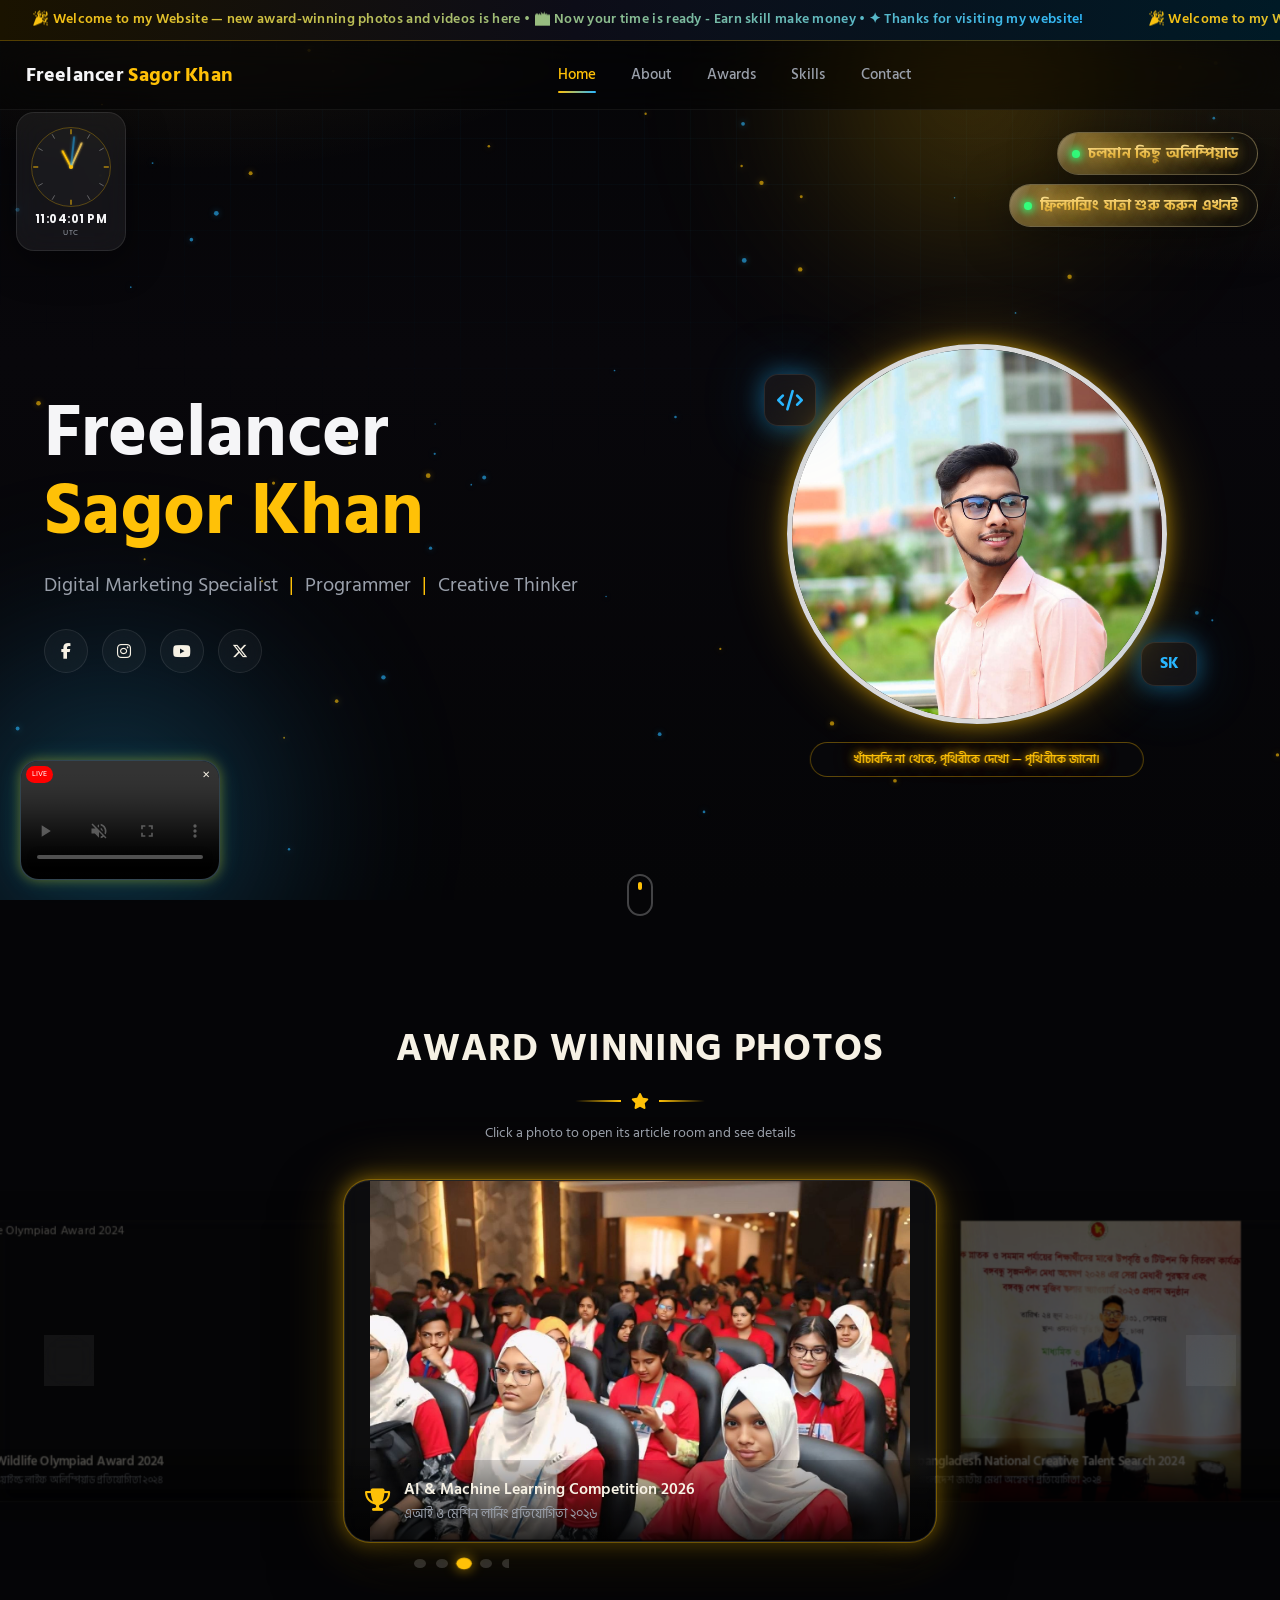
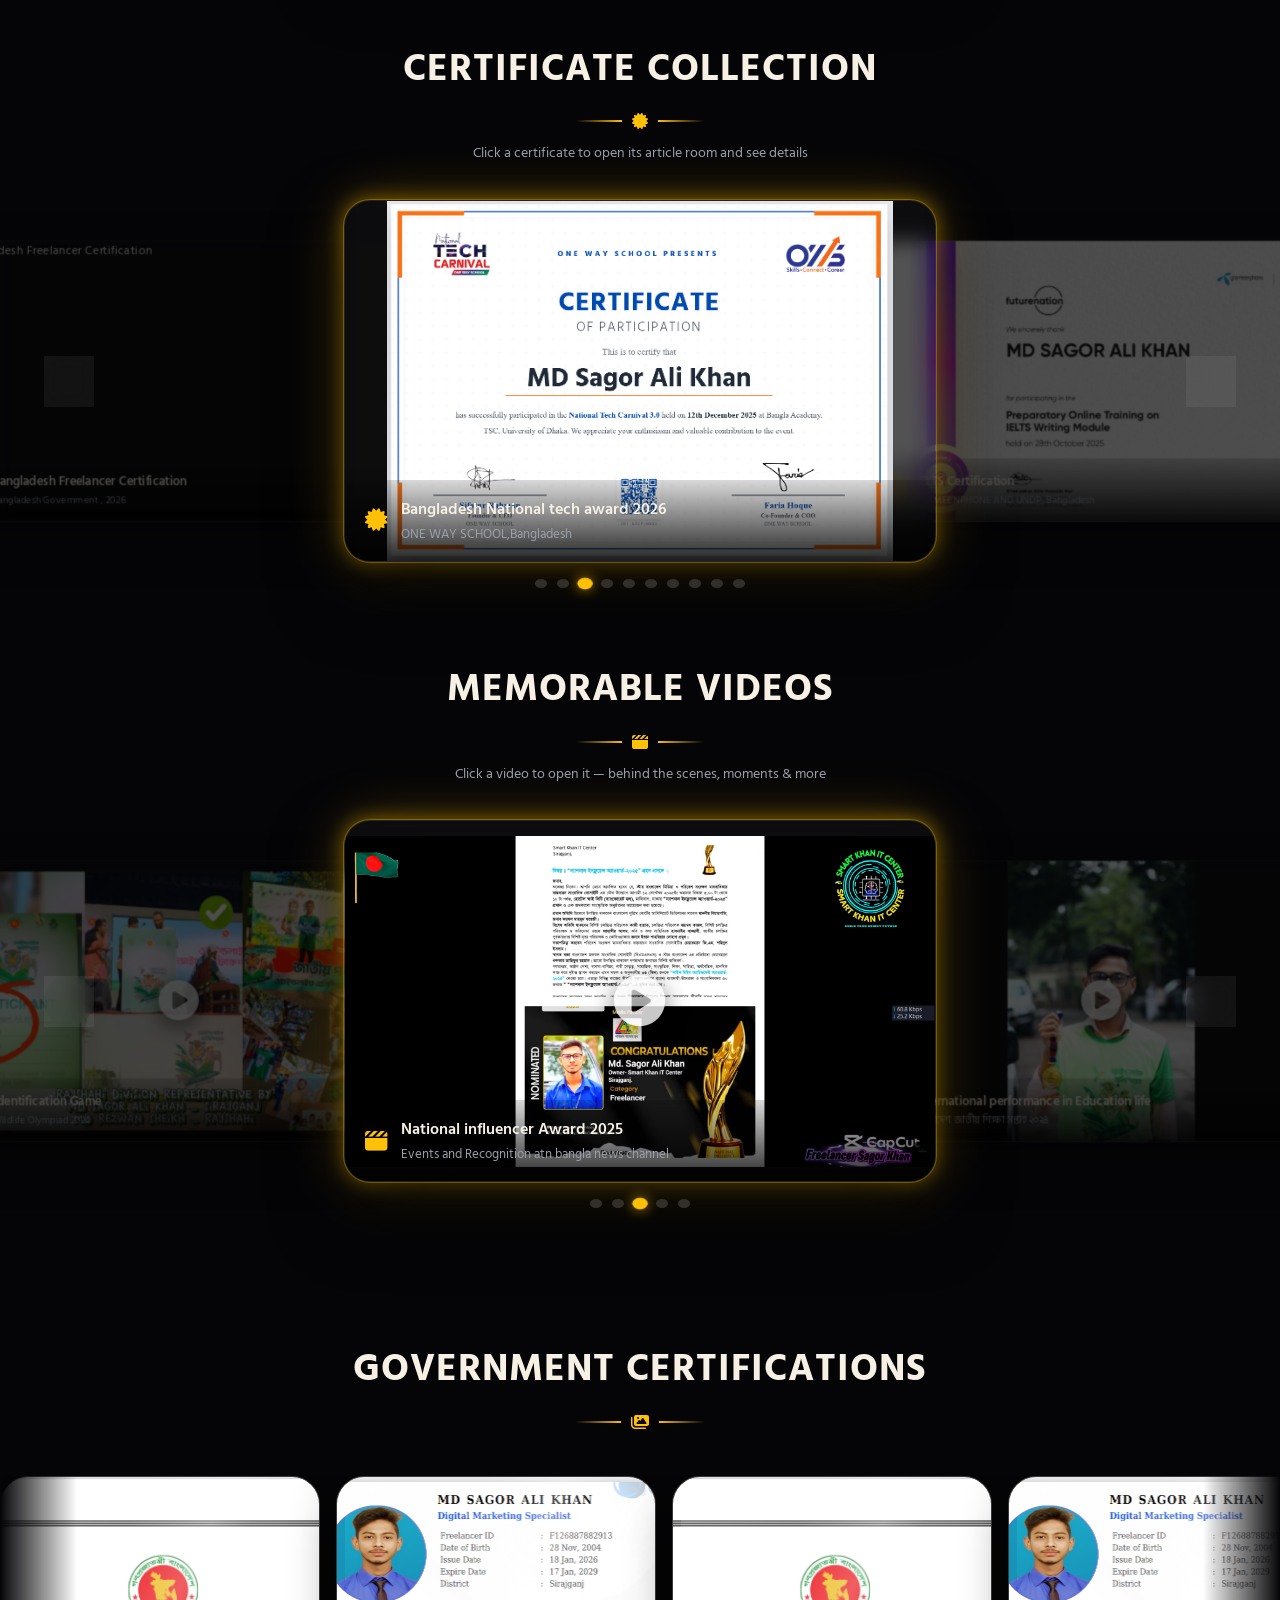
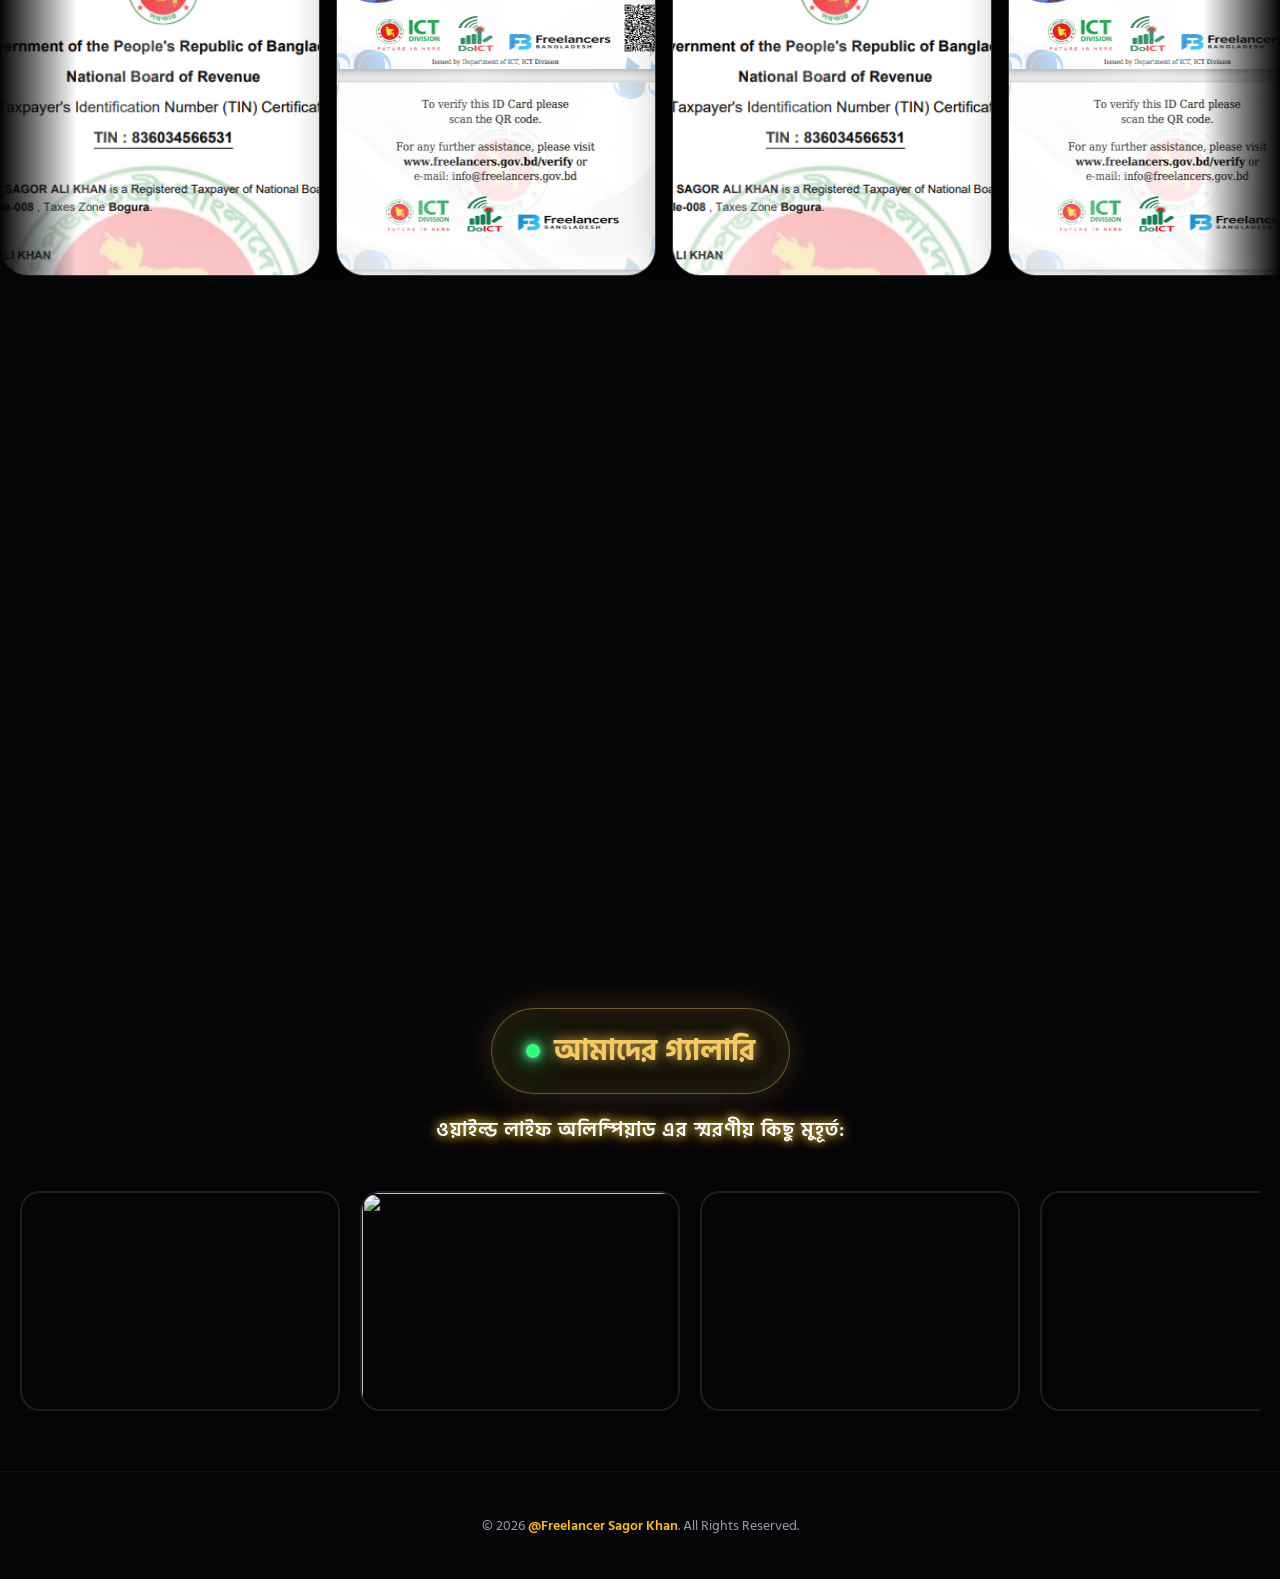
==== commit 3874c87c: "Added favicon" ====
--- a/index.html
+++ b/index.html
@@ -17,6 +17,7 @@
 <link rel="stylesheet" href="style.css">
 <link rel="stylesheet" href="olympiad-hub.css">
 <link rel="stylesheet" href="notice-badge.css">
+<link rel="icon" type="image/png" sizes="48x48" href="favicon.png">
 </head>
 <body>
 
@@ -400,7 +401,7 @@
                onerror="this.src='data:image/svg+xml;utf8,<svg xmlns=%22http://www.w3.org/2000/svg%22 width=%22120%22 height=%22120%22><rect width=%22120%22 height=%22120%22 fill=%22%23111%22/><text x=%2250%25%22 y=%2250%25%22 fill=%22%23FFC107%22 font-size=%2212%22 font-family=%22sans-serif%22 text-anchor=%22middle%22 dy=%22.3em%22>Your Photo</text></svg>'">
         </div>
         <h3>About Me</h3>
-        <p lang="bn">আমি একজন পেশাদার ডিজিটাল মার্কেটিং স্পেশালিস্ট , এ আই স্পেশালিস্ট এবং  সৃজনশীল চিন্তাবিদ। বিভিন্ন জাতীয় ও আন্তর্জাতিক প্রতিযোগিতায় অংশ নিয়ে এবং ফ্রিল্যান্সিং ক্যাটাগরিতে জাতীয় পর্যায়ে বেশ কিছু পুরস্কার অর্জন করেছি |</p>
+        <p lang="bn">আমি একজন পেশাদার ডিজিটাল মার্কেটিং স্পেশালিস্ট ,প্রোগ্রামার এবং সৃজনশীল চিন্তাবিদ । বিভিন্ন জাতীয় ও আন্তর্জাতিক প্রতিযোগিতায় অংশ নিয়ে এবং ফ্রিল্যান্সিং ক্যাটাগরিতে জাতীয় পর্যায়ে বেশ কিছু পুরস্কার অর্জন করেছি |</p>
         <button class="btn btn--gold" data-room="about">Read More</button>
       </article>
 
